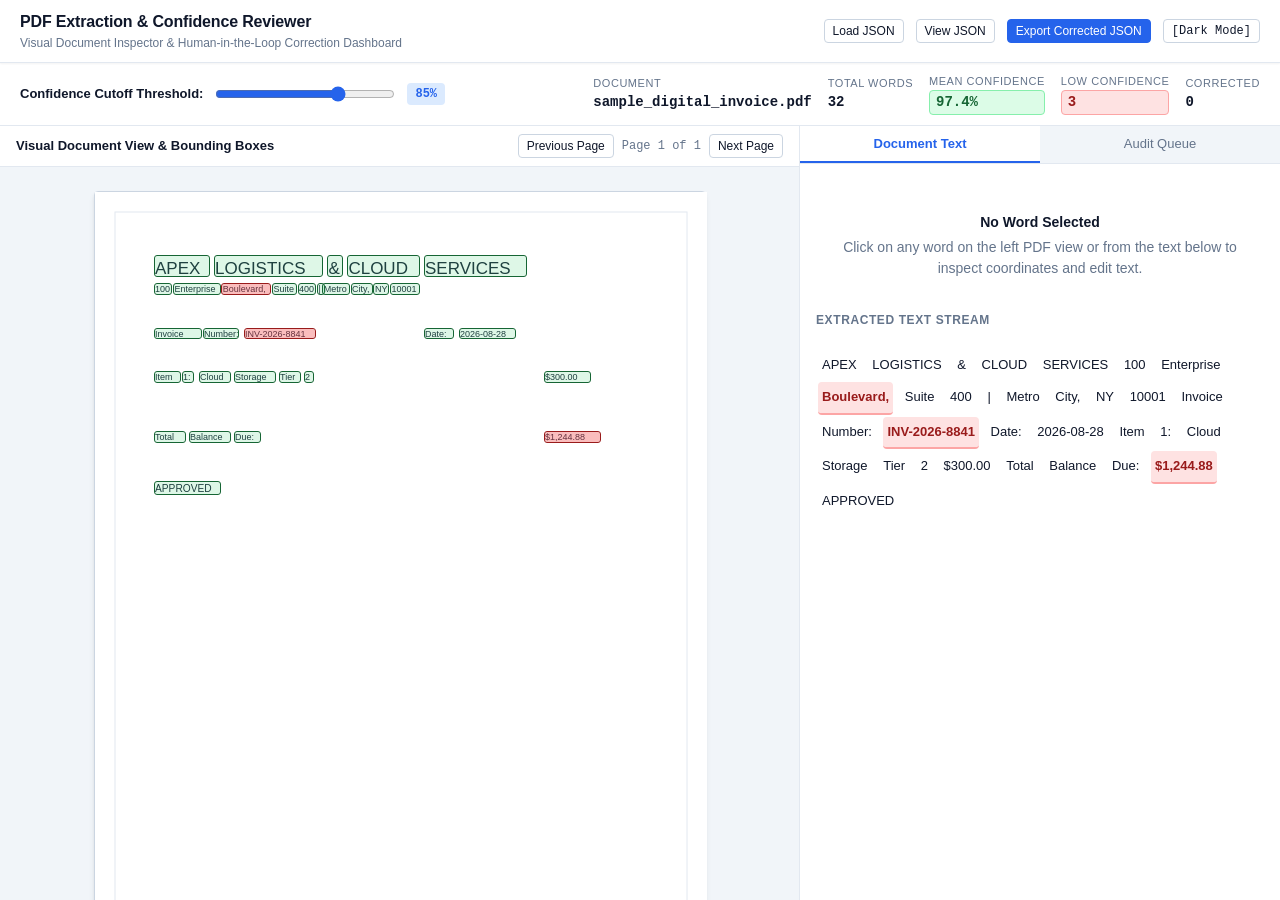
==== skills/pdf-extract-confidence/ui/index.html @ 0c841d59 "iniital commit" ====
<!DOCTYPE html>
<html lang="en">
<head>
  <meta charset="UTF-8">
  <meta name="viewport" content="width=device-width, initial-scale=1.0">
  <title>PDF Word-Level Confidence Visualizer & HITL Reviewer</title>
  <link rel="stylesheet" href="styles.css">
</head>
<body>

  <!-- Top Navigation Header -->
  <header class="app-header">
    <div class="header-brand">
      <h1 class="header-title">PDF Extraction & Confidence Reviewer</h1>
      <p class="header-subtitle">Visual Document Inspector & Human-in-the-Loop Correction Dashboard</p>
    </div>
    <div class="header-controls">
      <input type="file" id="fileInput" accept=".json" style="display: none;">
      <button class="btn btn-sm" onclick="document.getElementById('fileInput').click()">Load JSON</button>
      <button class="btn btn-sm" id="viewJsonBtn">View JSON</button>
      <button class="btn btn-sm btn-primary" id="exportJsonBtn">Export Corrected JSON</button>
      <button class="btn btn-sm theme-toggle-btn" id="themeToggleBtn">[Dark Mode]</button>
    </div>
  </header>

  <!-- Interactive Control Strip -->
  <section class="control-bar">
    <div class="slider-group">
      <label for="thresholdSlider" class="slider-label">Confidence Cutoff Threshold:</label>
      <input type="range" id="thresholdSlider" class="threshold-slider" min="0.50" max="1.00" step="0.01" value="0.85">
      <span class="threshold-badge" id="thresholdValBadge">85%</span>
    </div>

    <div class="metrics-strip">
      <div class="metric-item">
        <span class="metric-label">Document</span>
        <span class="metric-value" id="metricFilename">sample_digital_invoice.pdf</span>
      </div>
      <div class="metric-item">
        <span class="metric-label">Total Words</span>
        <span class="metric-value" id="metricTotalWords">32</span>
      </div>
      <div class="metric-item">
        <span class="metric-label">Mean Confidence</span>
        <span class="metric-value metric-badge-high" id="metricMeanConf">94.2%</span>
      </div>
      <div class="metric-item">
        <span class="metric-label">Low Confidence</span>
        <span class="metric-value metric-badge-low" id="metricLowConf">3</span>
      </div>
      <div class="metric-item">
        <span class="metric-label">Corrected</span>
        <span class="metric-value" id="metricCorrections">0</span>
      </div>
    </div>
  </section>

  <!-- Main Split Content Area -->
  <main class="main-container">

    <!-- Left Pane: Visual Document Viewer -->
    <section class="pane-visual">
      <div class="pane-header">
        <span class="pane-title">Visual Document View & Bounding Boxes</span>
        <div class="page-navigation">
          <button class="btn btn-sm" id="prevPageBtn">Previous Page</button>
          <span class="page-indicator" id="pageIndicator">Page 1 of 1</span>
          <button class="btn btn-sm" id="nextPageBtn">Next Page</button>
        </div>
      </div>
      <div class="visual-viewport" id="visualViewport">
        <div class="document-page-wrapper" id="docWrapper">
          <canvas id="pageCanvas" class="document-page-canvas"></canvas>
          <div class="overlay-layer" id="overlayLayer"></div>
        </div>
      </div>
    </section>

    <!-- Right Pane: Text Inspector & Audit Queue -->
    <section class="pane-inspector">
      <nav class="tab-nav">
        <button class="tab-btn active" data-tab="tabText">Document Text</button>
        <button class="tab-btn" data-tab="tabAudit">Audit Queue</button>
      </nav>

      <!-- Tab 1: Text View & Word Inspector -->
      <div class="tab-content active" id="tabText">
        
        <!-- HITL Word Inspector Card -->
        <div class="inspector-card" id="inspectorCard" style="display: none;">
          <div class="inspector-card-title">Word Inspection & Correction</div>
          <div class="inspector-row">
            <span class="inspector-key">Current Token:</span>
            <span class="inspector-val" id="inspWord">-</span>
          </div>
          <div class="inspector-row">
            <span class="inspector-key">Confidence Score:</span>
            <span class="inspector-val" id="inspConf">-</span>
          </div>
          <div class="inspector-row">
            <span class="inspector-key">Extraction Source:</span>
            <span class="inspector-val" id="inspSource">-</span>
          </div>
          <div class="inspector-row">
            <span class="inspector-key">Page & Bounding Box:</span>
            <span class="inspector-val" id="inspBBox">-</span>
          </div>
          <div class="edit-input-group">
            <input type="text" class="edit-input" id="inspEditInput" placeholder="Enter manual correction...">
            <button class="btn btn-sm btn-primary" id="applyCorrectionBtn">Apply</button>
            <button class="btn btn-sm" id="approveAsIsBtn">Approve</button>
          </div>
        </div>

        <div class="empty-state" id="inspectorEmpty">
          <p class="empty-state-title">No Word Selected</p>
          <p>Click on any word on the left PDF view or from the text below to inspect coordinates and edit text.</p>
        </div>

        <div class="text-stream-container">
          <div class="inspector-card-title">Extracted Text Stream</div>
          <div class="word-token-flow" id="textStreamFlow"></div>
        </div>
      </div>

      <!-- Tab 2: Audit Review Queue -->
      <div class="tab-content" id="tabAudit">
        <div class="inspector-card-title">Low Confidence Review Items</div>
        <p style="font-size: 12px; color: var(--text-muted); margin-bottom: 12px;">
          Words currently scoring below the selected threshold cutoff. Click any row to inspect and correct on the PDF page.
        </p>

        <div class="empty-state" id="auditEmptyState" style="display: none;">
          <p class="empty-state-title">No Low Confidence Words</p>
          <p>All extracted tokens on this document meet or exceed the selected threshold.</p>
        </div>

        <table class="audit-table">
          <thead>
            <tr>
              <th>Word</th>
              <th>Confidence</th>
              <th>Page</th>
              <th>Action</th>
            </tr>
          </thead>
          <tbody id="auditTableBody"></tbody>
        </table>
      </div>
    </section>
  </main>

  <!-- View JSON Modal -->
  <div class="modal-backdrop" id="jsonModal">
    <div class="modal-container">
      <div class="modal-header">
        <span class="pane-title">Structured Output JSON</span>
        <button class="btn btn-sm" id="closeModalBtn">Close</button>
      </div>
      <div class="modal-body">
        <pre class="modal-code" id="modalJsonCode"></pre>
      </div>
      <div class="modal-footer">
        <button class="btn btn-sm btn-primary" id="copyJsonBtn">Copy JSON</button>
      </div>
    </div>
  </div>

  <script src="app.js"></script>
</body>
</html>
---- skills/pdf-extract-confidence/ui/styles.css ----
/* PDF Confidence Extractor - Interactive Dashboard Stylesheet */

:root {
  --bg-app: #f8fafc;
  --bg-surface: #ffffff;
  --bg-surface-elevated: #f1f5f9;
  --bg-surface-hover: #e2e8f0;
  --text-main: #0f172a;
  --text-muted: #64748b;
  --text-subtle: #94a3b8;
  --border-subtle: #e2e8f0;
  --border-strong: #cbd5e1;
  --accent-primary: #2563eb;
  --accent-hover: #1d4ed8;
  --accent-light: #dbeafe;
  --status-high-bg: #dcfce7;
  --status-high-text: #166534;
  --status-high-border: #86efac;
  --status-low-bg: #fee2e2;
  --status-low-text: #991b1b;
  --status-low-border: #fca5a5;
  --status-mid-bg: #fef3c7;
  --status-mid-text: #92400e;
  --status-mid-border: #fcd34d;
  --highlight-box-low: rgba(239, 68, 68, 0.35);
  --highlight-box-high: rgba(34, 197, 94, 0.15);
  --highlight-box-selected: rgba(37, 99, 235, 0.5);
  --font-family: -apple-system, BlinkMacSystemFont, "Segoe UI", Roboto, Helvetica, Arial, sans-serif;
  --font-mono: ui-monospace, SFMono-Regular, Menlo, Monaco, Consolas, "Liberation Mono", "Courier New", monospace;
  --radius-sm: 4px;
  --radius-md: 6px;
  --radius-lg: 8px;
  --shadow-sm: 0 1px 2px 0 rgba(0, 0, 0, 0.05);
  --shadow-md: 0 4px 6px -1px rgba(0, 0, 0, 0.1), 0 2px 4px -1px rgba(0, 0, 0, 0.06);
}

[data-theme="dark"] {
  --bg-app: #0f172a;
  --bg-surface: #1e293b;
  --bg-surface-elevated: #334155;
  --bg-surface-hover: #475569;
  --text-main: #f8fafc;
  --text-muted: #94a3b8;
  --text-subtle: #64748b;
  --border-subtle: #334155;
  --border-strong: #475569;
  --accent-primary: #3b82f6;
  --accent-hover: #60a5fa;
  --accent-light: #1e3a8a;
  --status-high-bg: #064e3b;
  --status-high-text: #6ee7b7;
  --status-high-border: #047857;
  --status-low-bg: #7f1d1d;
  --status-low-text: #fca5a5;
  --status-low-border: #b91c1c;
  --status-mid-bg: #78350f;
  --status-mid-text: #fde68a;
  --status-mid-border: #b45309;
  --highlight-box-low: rgba(239, 68, 68, 0.45);
  --highlight-box-high: rgba(34, 197, 94, 0.2);
  --highlight-box-selected: rgba(59, 130, 246, 0.6);
  --shadow-sm: 0 1px 2px 0 rgba(0, 0, 0, 0.3);
  --shadow-md: 0 4px 6px -1px rgba(0, 0, 0, 0.4);
}

* {
  box-sizing: border-box;
  margin: 0;
  padding: 0;
}

body {
  font-family: var(--font-family);
  background-color: var(--bg-app);
  color: var(--text-main);
  line-height: 1.5;
  font-size: 14px;
  height: 100vh;
  display: flex;
  flex-direction: column;
  overflow: hidden;
}

/* Header */
.app-header {
  background-color: var(--bg-surface);
  border-bottom: 1px solid var(--border-subtle);
  padding: 10px 20px;
  display: flex;
  align-items: center;
  justify-content: space-between;
  box-shadow: var(--shadow-sm);
  z-index: 10;
}

.header-brand {
  display: flex;
  flex-direction: column;
}

.header-title {
  font-size: 16px;
  font-weight: 700;
  letter-spacing: -0.01em;
}

.header-subtitle {
  font-size: 12px;
  color: var(--text-muted);
}

.header-controls {
  display: flex;
  align-items: center;
  gap: 12px;
}

/* Buttons and Form Controls */
.btn {
  display: inline-flex;
  align-items: center;
  justify-content: center;
  padding: 6px 12px;
  font-size: 13px;
  font-weight: 500;
  border-radius: var(--radius-sm);
  border: 1px solid var(--border-strong);
  background-color: var(--bg-surface);
  color: var(--text-main);
  cursor: pointer;
  transition: background-color 0.15s ease, border-color 0.15s ease;
}

.btn:hover {
  background-color: var(--bg-surface-hover);
}

.btn-primary {
  background-color: var(--accent-primary);
  border-color: var(--accent-primary);
  color: #ffffff;
}

.btn-primary:hover {
  background-color: var(--accent-hover);
  border-color: var(--accent-hover);
}

.btn-sm {
  padding: 4px 8px;
  font-size: 12px;
}

.theme-toggle-btn {
  font-family: var(--font-mono);
  font-size: 12px;
}

/* Control Bar (Threshold Slider & Metrics) */
.control-bar {
  background-color: var(--bg-surface);
  border-bottom: 1px solid var(--border-subtle);
  padding: 10px 20px;
  display: flex;
  align-items: center;
  justify-content: space-between;
  flex-wrap: wrap;
  gap: 16px;
}

.slider-group {
  display: flex;
  align-items: center;
  gap: 12px;
}

.slider-label {
  font-weight: 600;
  font-size: 13px;
  color: var(--text-main);
}

.threshold-slider {
  width: 180px;
  accent-color: var(--accent-primary);
  cursor: pointer;
}

.threshold-badge {
  display: inline-block;
  padding: 2px 8px;
  background-color: var(--accent-light);
  color: var(--accent-primary);
  font-family: var(--font-mono);
  font-weight: 700;
  font-size: 12px;
  border-radius: var(--radius-sm);
}

.metrics-strip {
  display: flex;
  align-items: center;
  gap: 16px;
}

.metric-item {
  display: flex;
  flex-direction: column;
}

.metric-label {
  font-size: 11px;
  text-transform: uppercase;
  letter-spacing: 0.05em;
  color: var(--text-muted);
}

.metric-value {
  font-size: 14px;
  font-weight: 700;
  font-family: var(--font-mono);
}

.metric-badge-low {
  color: var(--status-low-text);
  background-color: var(--status-low-bg);
  padding: 1px 6px;
  border-radius: var(--radius-sm);
  border: 1px solid var(--status-low-border);
}

.metric-badge-high {
  color: var(--status-high-text);
  background-color: var(--status-high-bg);
  padding: 1px 6px;
  border-radius: var(--radius-sm);
  border: 1px solid var(--status-high-border);
}

/* Main Split View */
.main-container {
  display: flex;
  flex: 1;
  overflow: hidden;
  position: relative;
}

/* Left Pane: PDF / Document Visual View */
.pane-visual {
  flex: 1;
  background-color: var(--bg-surface-elevated);
  border-right: 1px solid var(--border-subtle);
  display: flex;
  flex-direction: column;
  overflow: hidden;
}

.pane-header {
  background-color: var(--bg-surface);
  border-bottom: 1px solid var(--border-subtle);
  padding: 8px 16px;
  display: flex;
  align-items: center;
  justify-content: space-between;
}

.pane-title {
  font-weight: 600;
  font-size: 13px;
}

.page-navigation {
  display: flex;
  align-items: center;
  gap: 8px;
}

.page-indicator {
  font-size: 12px;
  font-family: var(--font-mono);
  color: var(--text-muted);
}

.visual-viewport {
  flex: 1;
  overflow: auto;
  padding: 24px;
  display: flex;
  justify-content: center;
  align-items: flex-start;
}

.document-page-wrapper {
  position: relative;
  background-color: #ffffff;
  box-shadow: var(--shadow-md);
  border: 1px solid var(--border-strong);
  border-radius: var(--radius-sm);
  user-select: none;
}

.document-page-canvas {
  display: block;
}

.overlay-layer {
  position: absolute;
  top: 0;
  left: 0;
  width: 100%;
  height: 100%;
  pointer-events: none;
}

.word-bbox-highlight {
  position: absolute;
  pointer-events: auto;
  cursor: pointer;
  transition: outline 0.1s ease, background-color 0.1s ease;
  border-radius: 2px;
}

.word-bbox-highlight.low-confidence {
  background-color: var(--highlight-box-low);
  outline: 1.5px solid var(--status-low-text);
}

.word-bbox-highlight.high-confidence {
  background-color: var(--highlight-box-high);
  outline: 1px solid var(--status-high-text);
}

.word-bbox-highlight.selected {
  background-color: var(--highlight-box-selected) !important;
  outline: 2px solid var(--accent-primary) !important;
  z-index: 5;
}

/* Right Pane: Text View, Inspector, and Audit Queue */
.pane-inspector {
  width: 480px;
  min-width: 360px;
  max-width: 600px;
  background-color: var(--bg-surface);
  display: flex;
  flex-direction: column;
  overflow: hidden;
}

.tab-nav {
  display: flex;
  border-bottom: 1px solid var(--border-subtle);
  background-color: var(--bg-surface-elevated);
}

.tab-btn {
  flex: 1;
  padding: 10px 12px;
  font-size: 13px;
  font-weight: 500;
  text-align: center;
  background: none;
  border: none;
  border-bottom: 2px solid transparent;
  color: var(--text-muted);
  cursor: pointer;
  transition: color 0.15s ease, border-color 0.15s ease;
}

.tab-btn:hover {
  color: var(--text-main);
}

.tab-btn.active {
  color: var(--accent-primary);
  border-bottom-color: var(--accent-primary);
  background-color: var(--bg-surface);
  font-weight: 600;
}

.tab-content {
  flex: 1;
  overflow: auto;
  padding: 16px;
  display: none;
}

.tab-content.active {
  display: block;
}

/* Text Stream Viewer */
.text-stream-container {
  display: flex;
  flex-direction: column;
  gap: 12px;
}

.word-token-flow {
  line-height: 2.2;
  font-size: 13px;
  word-break: break-word;
}

.token-span {
  display: inline-block;
  padding: 1px 4px;
  margin: 1px 2px;
  border-radius: var(--radius-sm);
  cursor: pointer;
  transition: background-color 0.15s ease, outline 0.15s ease;
  font-family: var(--font-family);
}

.token-span:hover {
  outline: 1px solid var(--border-strong);
}

.token-span.token-low-conf {
  background-color: var(--status-low-bg);
  color: var(--status-low-text);
  font-weight: 600;
  border-bottom: 2px solid var(--status-low-border);
}

.token-span.token-selected {
  background-color: var(--accent-light) !important;
  color: var(--accent-primary) !important;
  outline: 2px solid var(--accent-primary) !important;
}

/* Inspector / HITL Editor Card */
.inspector-card {
  background-color: var(--bg-surface-elevated);
  border: 1px solid var(--border-strong);
  border-radius: var(--radius-md);
  padding: 14px;
  margin-bottom: 16px;
}

.inspector-card-title {
  font-size: 12px;
  text-transform: uppercase;
  letter-spacing: 0.05em;
  font-weight: 700;
  color: var(--text-muted);
  margin-bottom: 8px;
}

.inspector-row {
  display: flex;
  justify-content: space-between;
  margin-bottom: 6px;
  font-size: 13px;
}

.inspector-key {
  color: var(--text-muted);
}

.inspector-val {
  font-family: var(--font-mono);
  font-weight: 600;
}

.edit-input-group {
  margin-top: 10px;
  display: flex;
  gap: 8px;
}

.edit-input {
  flex: 1;
  padding: 6px 10px;
  font-size: 13px;
  border-radius: var(--radius-sm);
  border: 1px solid var(--border-strong);
  background-color: var(--bg-surface);
  color: var(--text-main);
  font-family: var(--font-mono);
}

.edit-input:focus {
  outline: 2px solid var(--accent-primary);
}

/* Audit Queue Table */
.audit-table {
  width: 100%;
  border-collapse: collapse;
  font-size: 13px;
}

.audit-table th {
  text-align: left;
  padding: 8px;
  border-bottom: 2px solid var(--border-strong);
  color: var(--text-muted);
  font-size: 11px;
  text-transform: uppercase;
}

.audit-table td {
  padding: 8px;
  border-bottom: 1px solid var(--border-subtle);
  vertical-align: middle;
}

.audit-row {
  cursor: pointer;
}

.audit-row:hover {
  background-color: var(--bg-surface-hover);
}

.audit-row.selected {
  background-color: var(--accent-light);
}

.audit-word {
  font-family: var(--font-mono);
  font-weight: 600;
}

.audit-conf {
  font-family: var(--font-mono);
  font-size: 12px;
}

/* Empty States */
.empty-state {
  text-align: center;
  padding: 32px 16px;
  color: var(--text-muted);
}

.empty-state-title {
  font-weight: 600;
  font-size: 14px;
  color: var(--text-main);
  margin-bottom: 4px;
}

/* JSON Modal / Drawer */
.modal-backdrop {
  position: fixed;
  top: 0;
  left: 0;
  width: 100vw;
  height: 100vh;
  background-color: rgba(0, 0, 0, 0.5);
  display: flex;
  align-items: center;
  justify-content: center;
  z-index: 100;
  opacity: 0;
  pointer-events: none;
  transition: opacity 0.2s ease;
}

.modal-backdrop.open {
  opacity: 1;
  pointer-events: auto;
}

.modal-container {
  background-color: var(--bg-surface);
  width: 700px;
  max-width: 90vw;
  max-height: 85vh;
  border-radius: var(--radius-lg);
  box-shadow: var(--shadow-md);
  display: flex;
  flex-direction: column;
  overflow: hidden;
  border: 1px solid var(--border-strong);
}

.modal-header {
  padding: 12px 20px;
  border-bottom: 1px solid var(--border-subtle);
  display: flex;
  justify-content: space-between;
  align-items: center;
}

.modal-body {
  padding: 16px;
  flex: 1;
  overflow: auto;
}

.modal-code {
  font-family: var(--font-mono);
  font-size: 12px;
  line-height: 1.4;
  white-space: pre-wrap;
  color: var(--text-main);
  background-color: var(--bg-surface-elevated);
  padding: 12px;
  border-radius: var(--radius-sm);
  border: 1px solid var(--border-subtle);
}

.modal-footer {
  padding: 10px 20px;
  border-top: 1px solid var(--border-subtle);
  display: flex;
  justify-content: flex-end;
  gap: 8px;
}
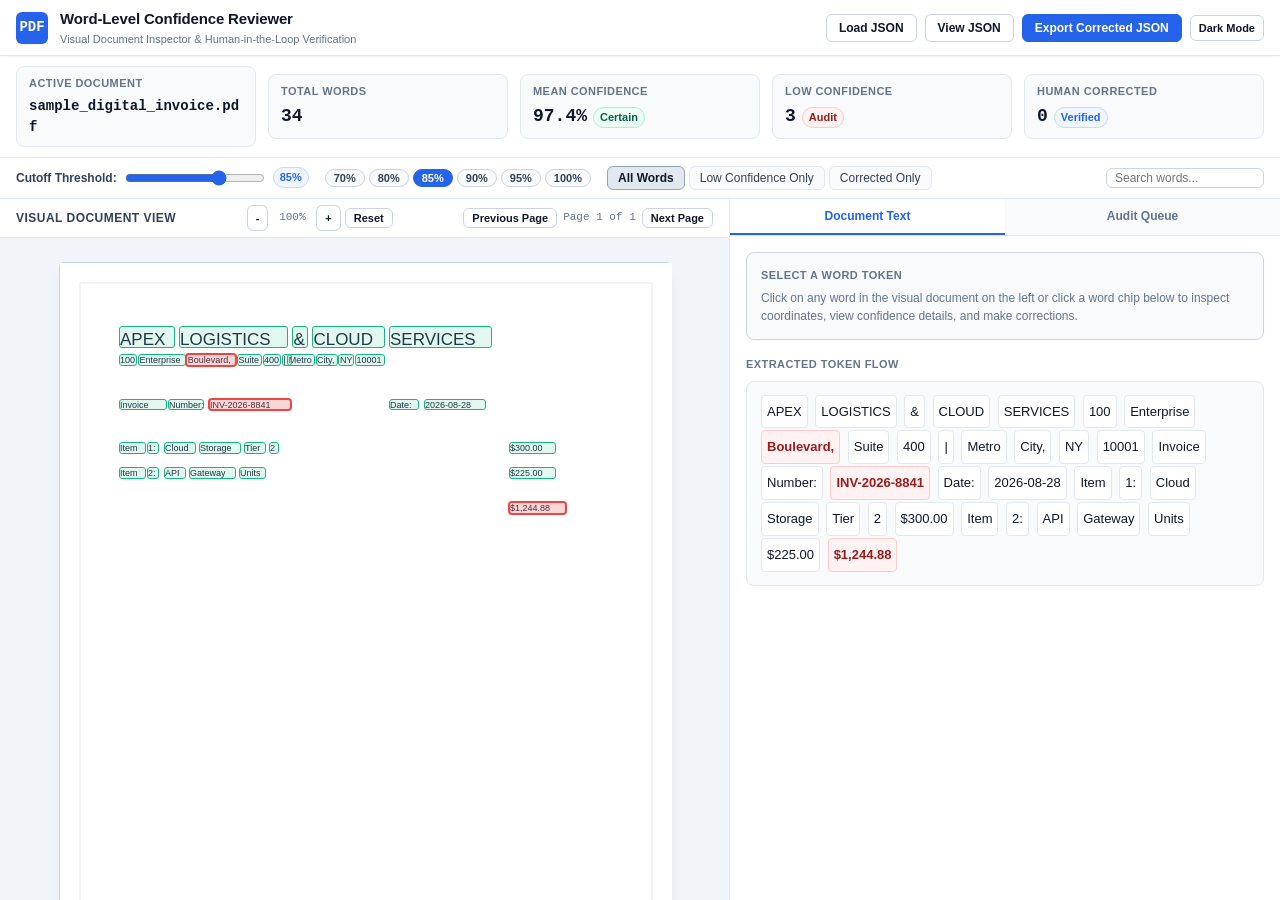
==== commit 294ef54d: "fix: UI dashboard" ====
--- a/skills/pdf-extract-confidence/ui/index.html
+++ b/skills/pdf-extract-confidence/ui/index.html
@@ -8,160 +8,240 @@
 </head>
 <body>
 
-  <!-- Top Navigation Header -->
+  <!-- Top App Header -->
   <header class="app-header">
-    <div class="header-brand">
-      <h1 class="header-title">PDF Extraction & Confidence Reviewer</h1>
-      <p class="header-subtitle">Visual Document Inspector & Human-in-the-Loop Correction Dashboard</p>
-    </div>
-    <div class="header-controls">
+    <div class="brand-section">
+      <div class="brand-logo-badge">PDF</div>
+      <div class="brand-info">
+        <h1 class="brand-title">Word-Level Confidence Reviewer</h1>
+        <span class="brand-subtitle">Visual Document Inspector & Human-in-the-Loop Verification</span>
+      </div>
+    </div>
+
+    <div class="header-actions">
       <input type="file" id="fileInput" accept=".json" style="display: none;">
-      <button class="btn btn-sm" onclick="document.getElementById('fileInput').click()">Load JSON</button>
-      <button class="btn btn-sm" id="viewJsonBtn">View JSON</button>
-      <button class="btn btn-sm btn-primary" id="exportJsonBtn">Export Corrected JSON</button>
-      <button class="btn btn-sm theme-toggle-btn" id="themeToggleBtn">[Dark Mode]</button>
+      <button class="btn" onclick="document.getElementById('fileInput').click()">
+        Load JSON
+      </button>
+      <button class="btn" id="viewJsonBtn">
+        View JSON
+      </button>
+      <button class="btn btn-primary" id="exportJsonBtn">
+        Export Corrected JSON
+      </button>
+      <button class="btn btn-icon" id="themeToggleBtn" title="Toggle Light / Dark Mode">
+        <span id="themeStatusLabel" style="font-size: 11px; font-weight: 700;">Dark Mode</span>
+      </button>
     </div>
   </header>
 
-  <!-- Interactive Control Strip -->
-  <section class="control-bar">
-    <div class="slider-group">
-      <label for="thresholdSlider" class="slider-label">Confidence Cutoff Threshold:</label>
-      <input type="range" id="thresholdSlider" class="threshold-slider" min="0.50" max="1.00" step="0.01" value="0.85">
-      <span class="threshold-badge" id="thresholdValBadge">85%</span>
-    </div>
-
-    <div class="metrics-strip">
-      <div class="metric-item">
-        <span class="metric-label">Document</span>
-        <span class="metric-value" id="metricFilename">sample_digital_invoice.pdf</span>
-      </div>
-      <div class="metric-item">
-        <span class="metric-label">Total Words</span>
-        <span class="metric-value" id="metricTotalWords">32</span>
-      </div>
-      <div class="metric-item">
-        <span class="metric-label">Mean Confidence</span>
-        <span class="metric-value metric-badge-high" id="metricMeanConf">94.2%</span>
-      </div>
-      <div class="metric-item">
-        <span class="metric-label">Low Confidence</span>
-        <span class="metric-value metric-badge-low" id="metricLowConf">3</span>
-      </div>
-      <div class="metric-item">
-        <span class="metric-label">Corrected</span>
-        <span class="metric-value" id="metricCorrections">0</span>
+  <!-- KPI Metrics Strip -->
+  <section class="kpi-strip">
+    <div class="kpi-card">
+      <div class="kpi-header">
+        <span class="kpi-title">Active Document</span>
+      </div>
+      <div class="kpi-value-row">
+        <span class="kpi-value" id="kpiFilename" style="font-size: 14px; word-break: break-all;">sample_digital_invoice.pdf</span>
+      </div>
+    </div>
+
+    <div class="kpi-card">
+      <div class="kpi-header">
+        <span class="kpi-title">Total Words</span>
+      </div>
+      <div class="kpi-value-row">
+        <span class="kpi-value" id="kpiTotalWords">34</span>
+      </div>
+    </div>
+
+    <div class="kpi-card">
+      <div class="kpi-header">
+        <span class="kpi-title">Mean Confidence</span>
+      </div>
+      <div class="kpi-value-row">
+        <span class="kpi-value" id="kpiMeanConf">94.1%</span>
+        <span class="kpi-badge high">Certain</span>
+      </div>
+    </div>
+
+    <div class="kpi-card">
+      <div class="kpi-header">
+        <span class="kpi-title">Low Confidence</span>
+      </div>
+      <div class="kpi-value-row">
+        <span class="kpi-value" id="kpiLowConf">3</span>
+        <span class="kpi-badge low">Audit</span>
+      </div>
+    </div>
+
+    <div class="kpi-card">
+      <div class="kpi-header">
+        <span class="kpi-title">Human Corrected</span>
+      </div>
+      <div class="kpi-value-row">
+        <span class="kpi-value" id="kpiCorrections">0</span>
+        <span class="kpi-badge info">Verified</span>
       </div>
     </div>
   </section>
 
-  <!-- Main Split Content Area -->
-  <main class="main-container">
-
-    <!-- Left Pane: Visual Document Viewer -->
-    <section class="pane-visual">
-      <div class="pane-header">
-        <span class="pane-title">Visual Document View & Bounding Boxes</span>
-        <div class="page-navigation">
+  <!-- Interactive Toolbar & Filter Controls -->
+  <section class="toolbar-section">
+    <div class="filter-controls">
+      <div class="slider-container">
+        <span class="slider-title">Cutoff Threshold:</span>
+        <input type="range" id="thresholdSlider" class="range-input" min="0.50" max="1.00" step="0.01" value="0.85">
+        <span class="kpi-badge info" id="thresholdBadge">85%</span>
+      </div>
+
+      <div class="chip-presets">
+        <button class="preset-chip" data-val="0.70">70%</button>
+        <button class="preset-chip" data-val="0.80">80%</button>
+        <button class="preset-chip active" data-val="0.85">85%</button>
+        <button class="preset-chip" data-val="0.90">90%</button>
+        <button class="preset-chip" data-val="0.95">95%</button>
+        <button class="preset-chip" data-val="1.00">100%</button>
+      </div>
+
+      <div class="view-filters">
+        <button class="filter-btn active" data-filter="all">All Words</button>
+        <button class="filter-btn" data-filter="low">Low Confidence Only</button>
+        <button class="filter-btn" data-filter="corrected">Corrected Only</button>
+      </div>
+    </div>
+
+    <div class="search-box">
+      <input type="text" id="searchWordsInput" class="search-input" placeholder="Search words...">
+    </div>
+  </section>
+
+  <!-- Main Split Layout -->
+  <main class="workspace-layout">
+
+    <!-- Left Column: Visual Document Page -->
+    <section class="visual-pane">
+      <div class="pane-topbar">
+        <span class="pane-heading">Visual Document View</span>
+        <div class="zoom-controls">
+          <button class="btn btn-sm btn-icon" id="zoomOutBtn" title="Zoom Out">-</button>
+          <span class="zoom-label" id="zoomLabel">100%</span>
+          <button class="btn btn-sm btn-icon" id="zoomInBtn" title="Zoom In">+</button>
+          <button class="btn btn-sm" id="zoomResetBtn">Reset</button>
+        </div>
+        <div class="page-stepper">
           <button class="btn btn-sm" id="prevPageBtn">Previous Page</button>
-          <span class="page-indicator" id="pageIndicator">Page 1 of 1</span>
+          <span id="pageIndicator" style="font-family: var(--font-mono); font-size: 11px; color: var(--text-muted);">Page 1 of 1</span>
           <button class="btn btn-sm" id="nextPageBtn">Next Page</button>
         </div>
       </div>
-      <div class="visual-viewport" id="visualViewport">
-        <div class="document-page-wrapper" id="docWrapper">
-          <canvas id="pageCanvas" class="document-page-canvas"></canvas>
-          <div class="overlay-layer" id="overlayLayer"></div>
+
+      <div class="canvas-viewport" id="canvasViewport">
+        <div class="pdf-sheet-wrapper" id="sheetWrapper">
+          <canvas id="pdfCanvas" class="pdf-canvas"></canvas>
+          <div class="word-overlay-container" id="overlayContainer"></div>
         </div>
       </div>
     </section>
 
-    <!-- Right Pane: Text Inspector & Audit Queue -->
-    <section class="pane-inspector">
-      <nav class="tab-nav">
-        <button class="tab-btn active" data-tab="tabText">Document Text</button>
-        <button class="tab-btn" data-tab="tabAudit">Audit Queue</button>
+    <!-- Right Column: Inspector & Audit Hub -->
+    <section class="side-pane">
+      <nav class="tab-bar">
+        <button class="tab-item active" data-tab="tabDocumentText">Document Text</button>
+        <button class="tab-item" data-tab="tabAuditQueue">Audit Queue</button>
       </nav>
 
-      <!-- Tab 1: Text View & Word Inspector -->
-      <div class="tab-content active" id="tabText">
+      <!-- Tab 1: Text View and Inspector -->
+      <div class="tab-pane-content active" id="tabDocumentText">
         
-        <!-- HITL Word Inspector Card -->
-        <div class="inspector-card" id="inspectorCard" style="display: none;">
-          <div class="inspector-card-title">Word Inspection & Correction</div>
-          <div class="inspector-row">
-            <span class="inspector-key">Current Token:</span>
-            <span class="inspector-val" id="inspWord">-</span>
-          </div>
-          <div class="inspector-row">
-            <span class="inspector-key">Confidence Score:</span>
-            <span class="inspector-val" id="inspConf">-</span>
-          </div>
-          <div class="inspector-row">
-            <span class="inspector-key">Extraction Source:</span>
-            <span class="inspector-val" id="inspSource">-</span>
-          </div>
-          <div class="inspector-row">
-            <span class="inspector-key">Page & Bounding Box:</span>
-            <span class="inspector-val" id="inspBBox">-</span>
-          </div>
-          <div class="edit-input-group">
-            <input type="text" class="edit-input" id="inspEditInput" placeholder="Enter manual correction...">
-            <button class="btn btn-sm btn-primary" id="applyCorrectionBtn">Apply</button>
-            <button class="btn btn-sm" id="approveAsIsBtn">Approve</button>
-          </div>
-        </div>
-
-        <div class="empty-state" id="inspectorEmpty">
-          <p class="empty-state-title">No Word Selected</p>
-          <p>Click on any word on the left PDF view or from the text below to inspect coordinates and edit text.</p>
-        </div>
-
-        <div class="text-stream-container">
-          <div class="inspector-card-title">Extracted Text Stream</div>
-          <div class="word-token-flow" id="textStreamFlow"></div>
-        </div>
+        <!-- Inspector Card -->
+        <div class="inspector-card-box" id="inspectorCard" style="display: none;">
+          <div class="inspector-header-row">
+            <span class="inspector-badge-title">Word Inspector & Correction</span>
+          </div>
+
+          <div class="word-focus-display">
+            <span class="word-focus-text" id="inspWordText">-</span>
+            <span class="kpi-badge info" id="inspConfScore">100.0%</span>
+          </div>
+
+          <div class="confidence-meter">
+            <div class="meter-track">
+              <div class="meter-fill" id="inspMeterFill" style="width: 100%; background-color: var(--status-high-bar);"></div>
+            </div>
+          </div>
+
+          <div class="meta-grid">
+            <div class="meta-item">
+              <span class="meta-key">Source</span>
+              <span class="meta-val" id="inspSource">digital</span>
+            </div>
+            <div class="meta-item">
+              <span class="meta-key">Page</span>
+              <span class="meta-val" id="inspPage">Page 1</span>
+            </div>
+            <div class="meta-item" style="grid-column: span 2;">
+              <span class="meta-key">Bounding Box Coordinates</span>
+              <span class="meta-val" id="inspBbox">[0, 0, 0, 0]</span>
+            </div>
+          </div>
+
+          <div class="hitl-edit-row">
+            <input type="text" id="inspEditInput" class="hitl-input" placeholder="Type manual correction...">
+            <button class="btn btn-primary btn-sm" id="applyCorrectionBtn">Apply</button>
+            <button class="btn btn-sm" id="approveBtn">Approve</button>
+          </div>
+
+          <div class="nav-buttons-row">
+            <button class="btn btn-sm" id="prevIssueBtn">&lt; Prev Issue</button>
+            <button class="btn btn-sm" id="nextIssueBtn">Next Issue &gt;</button>
+          </div>
+        </div>
+
+        <div class="inspector-card-box" id="inspectorEmpty">
+          <div class="inspector-badge-title" style="margin-bottom: 6px;">Select a Word Token</div>
+          <p style="font-size: 12px; color: var(--text-muted);">
+            Click on any word in the visual document on the left or click a word chip below to inspect coordinates, view confidence details, and make corrections.
+          </p>
+        </div>
+
+        <div style="font-weight: 700; font-size: 11px; text-transform: uppercase; letter-spacing: 0.04em; color: var(--text-muted); margin-bottom: 8px;">
+          Extracted Token Flow
+        </div>
+        <div class="token-flow-container" id="tokenFlowContainer"></div>
       </div>
 
       <!-- Tab 2: Audit Review Queue -->
-      <div class="tab-content" id="tabAudit">
-        <div class="inspector-card-title">Low Confidence Review Items</div>
+      <div class="tab-pane-content" id="tabAuditQueue">
+        <div style="font-weight: 700; font-size: 11px; text-transform: uppercase; letter-spacing: 0.04em; color: var(--text-muted); margin-bottom: 6px;">
+          Low Confidence Review Items
+        </div>
         <p style="font-size: 12px; color: var(--text-muted); margin-bottom: 12px;">
-          Words currently scoring below the selected threshold cutoff. Click any row to inspect and correct on the PDF page.
+          Words currently scoring below the selected cutoff threshold. Click any item to inspect and verify on the PDF page.
         </p>
 
-        <div class="empty-state" id="auditEmptyState" style="display: none;">
-          <p class="empty-state-title">No Low Confidence Words</p>
-          <p>All extracted tokens on this document meet or exceed the selected threshold.</p>
-        </div>
-
-        <table class="audit-table">
-          <thead>
-            <tr>
-              <th>Word</th>
-              <th>Confidence</th>
-              <th>Page</th>
-              <th>Action</th>
-            </tr>
-          </thead>
-          <tbody id="auditTableBody"></tbody>
-        </table>
+        <div class="inspector-card-box" id="auditEmptyState" style="display: none;">
+          <div style="font-weight: 600; font-size: 13px; color: var(--text-main); margin-bottom: 4px;">No Low-Confidence Tokens</div>
+          <p style="font-size: 12px; color: var(--text-muted);">All extracted words in this document meet or exceed the selected threshold.</p>
+        </div>
+
+        <div class="audit-list" id="auditListContainer"></div>
       </div>
     </section>
   </main>
 
-  <!-- View JSON Modal -->
-  <div class="modal-backdrop" id="jsonModal">
-    <div class="modal-container">
-      <div class="modal-header">
-        <span class="pane-title">Structured Output JSON</span>
+  <!-- Structured JSON Modal -->
+  <div class="modal-overlay" id="jsonModal">
+    <div class="modal-dialog">
+      <div class="modal-header-bar">
+        <span style="font-weight: 700; font-size: 14px;">Structured JSON Output</span>
         <button class="btn btn-sm" id="closeModalBtn">Close</button>
       </div>
-      <div class="modal-body">
-        <pre class="modal-code" id="modalJsonCode"></pre>
-      </div>
-      <div class="modal-footer">
-        <button class="btn btn-sm btn-primary" id="copyJsonBtn">Copy JSON</button>
+      <div class="modal-content-area">
+        <pre class="code-viewer" id="jsonModalCode"></pre>
+      </div>
+      <div class="modal-footer-bar">
+        <button class="btn btn-primary btn-sm" id="copyJsonBtn">Copy JSON</button>
       </div>
     </div>
   </div>
--- a/skills/pdf-extract-confidence/ui/styles.css
+++ b/skills/pdf-extract-confidence/ui/styles.css
@@ -1,138 +1,411 @@
-/* PDF Confidence Extractor - Interactive Dashboard Stylesheet */
+/* PDF Word-Level Confidence Extraction - Modern UI Dashboard Stylesheet */
 
 :root {
-  --bg-app: #f8fafc;
+  /* Core Theme: Light Mode */
+  --bg-app: #f1f5f9;
+  --bg-header: #ffffff;
   --bg-surface: #ffffff;
-  --bg-surface-elevated: #f1f5f9;
-  --bg-surface-hover: #e2e8f0;
+  --bg-surface-elevated: #f8fafc;
+  --bg-surface-active: #e2e8f0;
+  --bg-surface-hover: #f1f5f9;
+  --bg-input: #ffffff;
+  
   --text-main: #0f172a;
+  --text-secondary: #334155;
   --text-muted: #64748b;
   --text-subtle: #94a3b8;
+  
   --border-subtle: #e2e8f0;
-  --border-strong: #cbd5e1;
+  --border-medium: #cbd5e1;
+  --border-strong: #94a3b8;
+  
   --accent-primary: #2563eb;
-  --accent-hover: #1d4ed8;
-  --accent-light: #dbeafe;
-  --status-high-bg: #dcfce7;
-  --status-high-text: #166534;
-  --status-high-border: #86efac;
-  --status-low-bg: #fee2e2;
+  --accent-primary-hover: #1d4ed8;
+  --accent-subtle: #eff6ff;
+  --accent-border: #bfdbfe;
+  --accent-glow: rgba(37, 99, 235, 0.15);
+  
+  --status-high-bg: #ecfdf5;
+  --status-high-text: #065f46;
+  --status-high-border: #a7f3d0;
+  --status-high-bar: #10b981;
+  
+  --status-mid-bg: #fffbeb;
+  --status-mid-text: #92400e;
+  --status-mid-border: #fde68a;
+  --status-mid-bar: #f59e0b;
+  
+  --status-low-bg: #fef2f2;
   --status-low-text: #991b1b;
-  --status-low-border: #fca5a5;
-  --status-mid-bg: #fef3c7;
-  --status-mid-text: #92400e;
-  --status-mid-border: #fcd34d;
-  --highlight-box-low: rgba(239, 68, 68, 0.35);
-  --highlight-box-high: rgba(34, 197, 94, 0.15);
-  --highlight-box-selected: rgba(37, 99, 235, 0.5);
-  --font-family: -apple-system, BlinkMacSystemFont, "Segoe UI", Roboto, Helvetica, Arial, sans-serif;
+  --status-low-border: #fecaca;
+  --status-low-bar: #ef4444;
+
+  --bbox-high-bg: rgba(16, 185, 129, 0.12);
+  --bbox-high-border: #10b981;
+  --bbox-low-bg: rgba(239, 68, 68, 0.22);
+  --bbox-low-border: #ef4444;
+  --bbox-selected-bg: rgba(37, 99, 235, 0.35);
+  --bbox-selected-border: #2563eb;
+  --bbox-corrected-bg: rgba(139, 92, 246, 0.2);
+  --bbox-corrected-border: #8b5cf6;
+
+  --shadow-xs: 0 1px 2px 0 rgba(0, 0, 0, 0.04);
+  --shadow-sm: 0 1px 3px 0 rgba(0, 0, 0, 0.08), 0 1px 2px -1px rgba(0, 0, 0, 0.08);
+  --shadow-md: 0 4px 6px -1px rgba(0, 0, 0, 0.08), 0 2px 4px -2px rgba(0, 0, 0, 0.06);
+  --shadow-lg: 0 10px 15px -3px rgba(0, 0, 0, 0.08), 0 4px 6px -4px rgba(0, 0, 0, 0.04);
+
+  --radius-xs: 4px;
+  --radius-sm: 6px;
+  --radius-md: 8px;
+  --radius-lg: 12px;
+  --radius-full: 9999px;
+
+  --font-sans: -apple-system, BlinkMacSystemFont, "Segoe UI", Roboto, Oxygen, Ubuntu, Cantarell, "Open Sans", "Helvetica Neue", sans-serif;
   --font-mono: ui-monospace, SFMono-Regular, Menlo, Monaco, Consolas, "Liberation Mono", "Courier New", monospace;
-  --radius-sm: 4px;
-  --radius-md: 6px;
-  --radius-lg: 8px;
-  --shadow-sm: 0 1px 2px 0 rgba(0, 0, 0, 0.05);
-  --shadow-md: 0 4px 6px -1px rgba(0, 0, 0, 0.1), 0 2px 4px -1px rgba(0, 0, 0, 0.06);
+  --transition-fast: 0.15s ease;
+  --transition-normal: 0.25s ease;
 }
 
 [data-theme="dark"] {
-  --bg-app: #0f172a;
-  --bg-surface: #1e293b;
-  --bg-surface-elevated: #334155;
-  --bg-surface-hover: #475569;
+  /* Core Theme: Dark Mode */
+  --bg-app: #090d16;
+  --bg-header: #0f172a;
+  --bg-surface: #131d33;
+  --bg-surface-elevated: #1e293b;
+  --bg-surface-active: #334155;
+  --bg-surface-hover: #1e293b;
+  --bg-input: #0f172a;
+  
   --text-main: #f8fafc;
+  --text-secondary: #cbd5e1;
   --text-muted: #94a3b8;
   --text-subtle: #64748b;
-  --border-subtle: #334155;
+  
+  --border-subtle: #1e293b;
+  --border-medium: #334155;
   --border-strong: #475569;
+  
   --accent-primary: #3b82f6;
-  --accent-hover: #60a5fa;
-  --accent-light: #1e3a8a;
+  --accent-primary-hover: #60a5fa;
+  --accent-subtle: #1e293b;
+  --accent-border: #2563eb;
+  --accent-glow: rgba(59, 130, 246, 0.25);
+  
   --status-high-bg: #064e3b;
   --status-high-text: #6ee7b7;
-  --status-high-border: #047857;
+  --status-high-border: #059669;
+  --status-high-bar: #10b981;
+  
+  --status-mid-bg: #78350f;
+  --status-mid-text: #fde68a;
+  --status-mid-border: #d97706;
+  --status-mid-bar: #f59e0b;
+  
   --status-low-bg: #7f1d1d;
   --status-low-text: #fca5a5;
-  --status-low-border: #b91c1c;
-  --status-mid-bg: #78350f;
-  --status-mid-text: #fde68a;
-  --status-mid-border: #b45309;
-  --highlight-box-low: rgba(239, 68, 68, 0.45);
-  --highlight-box-high: rgba(34, 197, 94, 0.2);
-  --highlight-box-selected: rgba(59, 130, 246, 0.6);
-  --shadow-sm: 0 1px 2px 0 rgba(0, 0, 0, 0.3);
-  --shadow-md: 0 4px 6px -1px rgba(0, 0, 0, 0.4);
-}
-
+  --status-low-border: #dc2626;
+  --status-low-bar: #ef4444;
+
+  --bbox-high-bg: rgba(16, 185, 129, 0.18);
+  --bbox-high-border: #34d399;
+  --bbox-low-bg: rgba(239, 68, 68, 0.35);
+  --bbox-low-border: #f87171;
+  --bbox-selected-bg: rgba(59, 130, 246, 0.5);
+  --bbox-selected-border: #60a5fa;
+  --bbox-corrected-bg: rgba(139, 92, 246, 0.35);
+  --bbox-corrected-border: #a78bfa;
+
+  --shadow-xs: 0 1px 2px 0 rgba(0, 0, 0, 0.3);
+  --shadow-sm: 0 1px 3px 0 rgba(0, 0, 0, 0.4), 0 1px 2px -1px rgba(0, 0, 0, 0.4);
+  --shadow-md: 0 4px 6px -1px rgba(0, 0, 0, 0.5), 0 2px 4px -2px rgba(0, 0, 0, 0.4);
+  --shadow-lg: 0 10px 15px -3px rgba(0, 0, 0, 0.6), 0 4px 6px -4px rgba(0, 0, 0, 0.5);
+}
+
+/* Reset & Base */
 * {
   box-sizing: border-box;
   margin: 0;
   padding: 0;
 }
 
+html, body {
+  height: 100%;
+  overflow: hidden;
+}
+
 body {
-  font-family: var(--font-family);
+  font-family: var(--font-sans);
   background-color: var(--bg-app);
   color: var(--text-main);
   line-height: 1.5;
-  font-size: 14px;
-  height: 100vh;
+  font-size: 13px;
   display: flex;
   flex-direction: column;
-  overflow: hidden;
+  -webkit-font-smoothing: antialiased;
 }
 
 /* Header */
 .app-header {
+  background-color: var(--bg-header);
+  border-bottom: 1px solid var(--border-subtle);
+  padding: 8px 16px;
+  display: flex;
+  align-items: center;
+  justify-content: space-between;
+  box-shadow: var(--shadow-xs);
+  z-index: 20;
+  flex-shrink: 0;
+}
+
+.brand-section {
+  display: flex;
+  align-items: center;
+  gap: 12px;
+}
+
+.brand-logo-badge {
+  width: 32px;
+  height: 32px;
+  border-radius: var(--radius-sm);
+  background-color: var(--accent-primary);
+  color: #ffffff;
+  display: flex;
+  align-items: center;
+  justify-content: center;
+  font-weight: 800;
+  font-size: 14px;
+  font-family: var(--font-mono);
+  box-shadow: var(--shadow-xs);
+}
+
+.brand-info {
+  display: flex;
+  flex-direction: column;
+}
+
+.brand-title {
+  font-size: 15px;
+  font-weight: 700;
+  letter-spacing: -0.01em;
+  color: var(--text-main);
+}
+
+.brand-subtitle {
+  font-size: 11px;
+  color: var(--text-muted);
+}
+
+.header-actions {
+  display: flex;
+  align-items: center;
+  gap: 8px;
+}
+
+/* KPI Cards Strip */
+.kpi-strip {
   background-color: var(--bg-surface);
   border-bottom: 1px solid var(--border-subtle);
-  padding: 10px 20px;
+  padding: 10px 16px;
+  display: flex;
+  align-items: center;
+  gap: 12px;
+  overflow-x: auto;
+  flex-shrink: 0;
+}
+
+.kpi-card {
+  flex: 1;
+  min-width: 140px;
+  background-color: var(--bg-surface-elevated);
+  border: 1px solid var(--border-subtle);
+  border-radius: var(--radius-md);
+  padding: 8px 12px;
+  display: flex;
+  flex-direction: column;
+  transition: border-color var(--transition-fast), box-shadow var(--transition-fast);
+}
+
+.kpi-card:hover {
+  border-color: var(--border-medium);
+}
+
+.kpi-header {
   display: flex;
   align-items: center;
   justify-content: space-between;
-  box-shadow: var(--shadow-sm);
-  z-index: 10;
-}
-
-.header-brand {
-  display: flex;
-  flex-direction: column;
-}
-
-.header-title {
-  font-size: 16px;
+  margin-bottom: 4px;
+}
+
+.kpi-title {
+  font-size: 11px;
+  font-weight: 600;
+  text-transform: uppercase;
+  letter-spacing: 0.04em;
+  color: var(--text-muted);
+}
+
+.kpi-value-row {
+  display: flex;
+  align-items: baseline;
+  gap: 6px;
+}
+
+.kpi-value {
+  font-size: 18px;
+  font-weight: 800;
+  font-family: var(--font-mono);
+  color: var(--text-main);
+}
+
+.kpi-badge {
+  font-size: 11px;
   font-weight: 700;
-  letter-spacing: -0.01em;
-}
-
-.header-subtitle {
+  padding: 1px 6px;
+  border-radius: var(--radius-full);
+}
+
+.kpi-badge.high {
+  background-color: var(--status-high-bg);
+  color: var(--status-high-text);
+  border: 1px solid var(--status-high-border);
+}
+
+.kpi-badge.low {
+  background-color: var(--status-low-bg);
+  color: var(--status-low-text);
+  border: 1px solid var(--status-low-border);
+}
+
+.kpi-badge.info {
+  background-color: var(--accent-subtle);
+  color: var(--accent-primary);
+  border: 1px solid var(--accent-border);
+}
+
+/* Control Toolbar */
+.toolbar-section {
+  background-color: var(--bg-surface);
+  border-bottom: 1px solid var(--border-subtle);
+  padding: 8px 16px;
+  display: flex;
+  align-items: center;
+  justify-content: space-between;
+  flex-wrap: wrap;
+  gap: 12px;
+  flex-shrink: 0;
+}
+
+.filter-controls {
+  display: flex;
+  align-items: center;
+  gap: 16px;
+  flex-wrap: wrap;
+}
+
+.slider-container {
+  display: flex;
+  align-items: center;
+  gap: 8px;
+}
+
+.slider-title {
   font-size: 12px;
-  color: var(--text-muted);
-}
-
-.header-controls {
-  display: flex;
-  align-items: center;
-  gap: 12px;
-}
-
-/* Buttons and Form Controls */
+  font-weight: 600;
+  color: var(--text-secondary);
+}
+
+.range-input {
+  width: 140px;
+  accent-color: var(--accent-primary);
+  cursor: pointer;
+}
+
+.chip-presets {
+  display: flex;
+  align-items: center;
+  gap: 4px;
+}
+
+.preset-chip {
+  padding: 2px 8px;
+  font-size: 11px;
+  font-weight: 600;
+  border-radius: var(--radius-full);
+  border: 1px solid var(--border-medium);
+  background-color: var(--bg-surface-elevated);
+  color: var(--text-secondary);
+  cursor: pointer;
+  transition: all var(--transition-fast);
+}
+
+.preset-chip:hover, .preset-chip.active {
+  background-color: var(--accent-primary);
+  border-color: var(--accent-primary);
+  color: #ffffff;
+}
+
+.view-filters {
+  display: flex;
+  align-items: center;
+  gap: 4px;
+}
+
+.filter-btn {
+  padding: 4px 10px;
+  font-size: 12px;
+  font-weight: 500;
+  border-radius: var(--radius-sm);
+  border: 1px solid var(--border-subtle);
+  background-color: var(--bg-surface-elevated);
+  color: var(--text-secondary);
+  cursor: pointer;
+}
+
+.filter-btn.active {
+  background-color: var(--bg-surface-active);
+  color: var(--text-main);
+  font-weight: 600;
+  border-color: var(--border-strong);
+}
+
+.search-box {
+  display: flex;
+  align-items: center;
+  background-color: var(--bg-input);
+  border: 1px solid var(--border-medium);
+  border-radius: var(--radius-sm);
+  padding: 2px 8px;
+}
+
+.search-input {
+  border: none;
+  background: none;
+  font-size: 12px;
+  color: var(--text-main);
+  outline: none;
+  width: 140px;
+}
+
+/* Button Component */
 .btn {
   display: inline-flex;
   align-items: center;
   justify-content: center;
+  gap: 6px;
   padding: 6px 12px;
-  font-size: 13px;
-  font-weight: 500;
+  font-size: 12px;
+  font-weight: 600;
   border-radius: var(--radius-sm);
-  border: 1px solid var(--border-strong);
+  border: 1px solid var(--border-medium);
   background-color: var(--bg-surface);
   color: var(--text-main);
   cursor: pointer;
-  transition: background-color 0.15s ease, border-color 0.15s ease;
+  transition: all var(--transition-fast);
 }
 
 .btn:hover {
   background-color: var(--bg-surface-hover);
+  border-color: var(--border-strong);
 }
 
 .btn-primary {
@@ -142,168 +415,99 @@
 }
 
 .btn-primary:hover {
-  background-color: var(--accent-hover);
-  border-color: var(--accent-hover);
+  background-color: var(--accent-primary-hover);
+  border-color: var(--accent-primary-hover);
 }
 
 .btn-sm {
-  padding: 4px 8px;
-  font-size: 12px;
-}
-
-.theme-toggle-btn {
-  font-family: var(--font-mono);
-  font-size: 12px;
-}
-
-/* Control Bar (Threshold Slider & Metrics) */
-.control-bar {
-  background-color: var(--bg-surface);
-  border-bottom: 1px solid var(--border-subtle);
-  padding: 10px 20px;
-  display: flex;
-  align-items: center;
-  justify-content: space-between;
-  flex-wrap: wrap;
-  gap: 16px;
-}
-
-.slider-group {
-  display: flex;
-  align-items: center;
-  gap: 12px;
-}
-
-.slider-label {
-  font-weight: 600;
-  font-size: 13px;
-  color: var(--text-main);
-}
-
-.threshold-slider {
-  width: 180px;
-  accent-color: var(--accent-primary);
-  cursor: pointer;
-}
-
-.threshold-badge {
-  display: inline-block;
-  padding: 2px 8px;
-  background-color: var(--accent-light);
-  color: var(--accent-primary);
-  font-family: var(--font-mono);
-  font-weight: 700;
-  font-size: 12px;
-  border-radius: var(--radius-sm);
-}
-
-.metrics-strip {
-  display: flex;
-  align-items: center;
-  gap: 16px;
-}
-
-.metric-item {
-  display: flex;
-  flex-direction: column;
-}
-
-.metric-label {
+  padding: 3px 8px;
   font-size: 11px;
-  text-transform: uppercase;
-  letter-spacing: 0.05em;
-  color: var(--text-muted);
-}
-
-.metric-value {
-  font-size: 14px;
-  font-weight: 700;
-  font-family: var(--font-mono);
-}
-
-.metric-badge-low {
-  color: var(--status-low-text);
-  background-color: var(--status-low-bg);
-  padding: 1px 6px;
-  border-radius: var(--radius-sm);
-  border: 1px solid var(--status-low-border);
-}
-
-.metric-badge-high {
-  color: var(--status-high-text);
-  background-color: var(--status-high-bg);
-  padding: 1px 6px;
-  border-radius: var(--radius-sm);
-  border: 1px solid var(--status-high-border);
+}
+
+.btn-icon {
+  padding: 6px 8px;
 }
 
 /* Main Split View */
-.main-container {
+.workspace-layout {
   display: flex;
   flex: 1;
   overflow: hidden;
   position: relative;
 }
 
-/* Left Pane: PDF / Document Visual View */
-.pane-visual {
-  flex: 1;
-  background-color: var(--bg-surface-elevated);
+/* Left Column: Visual Document Viewer */
+.visual-pane {
+  flex: 1.2;
+  background-color: var(--bg-app);
   border-right: 1px solid var(--border-subtle);
   display: flex;
   flex-direction: column;
   overflow: hidden;
 }
 
-.pane-header {
+.pane-topbar {
   background-color: var(--bg-surface);
   border-bottom: 1px solid var(--border-subtle);
-  padding: 8px 16px;
+  padding: 6px 16px;
   display: flex;
   align-items: center;
   justify-content: space-between;
 }
 
-.pane-title {
-  font-weight: 600;
-  font-size: 13px;
-}
-
-.page-navigation {
-  display: flex;
-  align-items: center;
-  gap: 8px;
-}
-
-.page-indicator {
+.pane-heading {
+  font-weight: 700;
   font-size: 12px;
+  text-transform: uppercase;
+  letter-spacing: 0.04em;
+  color: var(--text-secondary);
+}
+
+.zoom-controls {
+  display: flex;
+  align-items: center;
+  gap: 4px;
+}
+
+.zoom-label {
   font-family: var(--font-mono);
+  font-size: 11px;
   color: var(--text-muted);
-}
-
-.visual-viewport {
+  min-width: 40px;
+  text-align: center;
+}
+
+.page-stepper {
+  display: flex;
+  align-items: center;
+  gap: 6px;
+}
+
+.canvas-viewport {
   flex: 1;
   overflow: auto;
   padding: 24px;
   display: flex;
   justify-content: center;
   align-items: flex-start;
-}
-
-.document-page-wrapper {
+  background-color: var(--bg-app);
+}
+
+.pdf-sheet-wrapper {
   position: relative;
   background-color: #ffffff;
-  box-shadow: var(--shadow-md);
-  border: 1px solid var(--border-strong);
-  border-radius: var(--radius-sm);
-  user-select: none;
-}
-
-.document-page-canvas {
+  box-shadow: var(--shadow-lg);
+  border: 1px solid var(--border-medium);
+  border-radius: var(--radius-xs);
+  transform-origin: top center;
+  transition: transform var(--transition-fast);
+}
+
+.pdf-canvas {
   display: block;
 }
 
-.overlay-layer {
+.word-overlay-container {
   position: absolute;
   top: 0;
   left: 0;
@@ -312,299 +516,353 @@
   pointer-events: none;
 }
 
-.word-bbox-highlight {
+/* Bounding Box Highlights */
+.bbox-box {
   position: absolute;
   pointer-events: auto;
   cursor: pointer;
-  transition: outline 0.1s ease, background-color 0.1s ease;
   border-radius: 2px;
-}
-
-.word-bbox-highlight.low-confidence {
-  background-color: var(--highlight-box-low);
-  outline: 1.5px solid var(--status-low-text);
-}
-
-.word-bbox-highlight.high-confidence {
-  background-color: var(--highlight-box-high);
-  outline: 1px solid var(--status-high-text);
-}
-
-.word-bbox-highlight.selected {
-  background-color: var(--highlight-box-selected) !important;
-  outline: 2px solid var(--accent-primary) !important;
-  z-index: 5;
-}
-
-/* Right Pane: Text View, Inspector, and Audit Queue */
-.pane-inspector {
-  width: 480px;
-  min-width: 360px;
-  max-width: 600px;
+  transition: background-color var(--transition-fast), outline var(--transition-fast);
+}
+
+.bbox-box.high {
+  background-color: var(--bbox-high-bg);
+  outline: 1px solid var(--bbox-high-border);
+}
+
+.bbox-box.low {
+  background-color: var(--bbox-low-bg);
+  outline: 2px solid var(--bbox-low-border);
+}
+
+.bbox-box.corrected {
+  background-color: var(--bbox-corrected-bg);
+  outline: 2px solid var(--bbox-corrected-border);
+}
+
+.bbox-box:hover {
+  outline-width: 2.5px !important;
+  z-index: 10;
+}
+
+.bbox-box.selected {
+  background-color: var(--bbox-selected-bg) !important;
+  outline: 2.5px solid var(--bbox-selected-border) !important;
+  box-shadow: 0 0 0 4px var(--accent-glow);
+  z-index: 15;
+}
+
+/* Center/Right Column: Text Flow & Inspector */
+.side-pane {
+  flex: 1;
+  min-width: 380px;
+  max-width: 550px;
   background-color: var(--bg-surface);
   display: flex;
   flex-direction: column;
   overflow: hidden;
 }
 
-.tab-nav {
-  display: flex;
+.tab-bar {
+  display: flex;
+  background-color: var(--bg-surface-elevated);
   border-bottom: 1px solid var(--border-subtle);
-  background-color: var(--bg-surface-elevated);
-}
-
-.tab-btn {
+}
+
+.tab-item {
   flex: 1;
-  padding: 10px 12px;
-  font-size: 13px;
-  font-weight: 500;
+  padding: 10px 14px;
+  font-size: 12px;
+  font-weight: 600;
   text-align: center;
+  border: none;
   background: none;
-  border: none;
+  color: var(--text-muted);
   border-bottom: 2px solid transparent;
-  color: var(--text-muted);
   cursor: pointer;
-  transition: color 0.15s ease, border-color 0.15s ease;
-}
-
-.tab-btn:hover {
-  color: var(--text-main);
-}
-
-.tab-btn.active {
+  transition: all var(--transition-fast);
+}
+
+.tab-item:hover {
+  color: var(--text-main);
+}
+
+.tab-item.active {
   color: var(--accent-primary);
   border-bottom-color: var(--accent-primary);
   background-color: var(--bg-surface);
-  font-weight: 600;
-}
-
-.tab-content {
+}
+
+.tab-pane-content {
   flex: 1;
-  overflow: auto;
+  overflow-y: auto;
   padding: 16px;
   display: none;
 }
 
-.tab-content.active {
+.tab-pane-content.active {
   display: block;
 }
 
-/* Text Stream Viewer */
-.text-stream-container {
-  display: flex;
-  flex-direction: column;
-  gap: 12px;
-}
-
-.word-token-flow {
-  line-height: 2.2;
-  font-size: 13px;
-  word-break: break-word;
-}
-
-.token-span {
-  display: inline-block;
-  padding: 1px 4px;
-  margin: 1px 2px;
-  border-radius: var(--radius-sm);
-  cursor: pointer;
-  transition: background-color 0.15s ease, outline 0.15s ease;
-  font-family: var(--font-family);
-}
-
-.token-span:hover {
-  outline: 1px solid var(--border-strong);
-}
-
-.token-span.token-low-conf {
-  background-color: var(--status-low-bg);
-  color: var(--status-low-text);
-  font-weight: 600;
-  border-bottom: 2px solid var(--status-low-border);
-}
-
-.token-span.token-selected {
-  background-color: var(--accent-light) !important;
-  color: var(--accent-primary) !important;
-  outline: 2px solid var(--accent-primary) !important;
-}
-
-/* Inspector / HITL Editor Card */
-.inspector-card {
+/* Inspector Card */
+.inspector-card-box {
   background-color: var(--bg-surface-elevated);
-  border: 1px solid var(--border-strong);
+  border: 1px solid var(--border-medium);
   border-radius: var(--radius-md);
   padding: 14px;
   margin-bottom: 16px;
-}
-
-.inspector-card-title {
+  box-shadow: var(--shadow-xs);
+}
+
+.inspector-header-row {
+  display: flex;
+  align-items: center;
+  justify-content: space-between;
+  margin-bottom: 10px;
+}
+
+.inspector-badge-title {
+  font-size: 11px;
+  font-weight: 700;
+  text-transform: uppercase;
+  letter-spacing: 0.04em;
+  color: var(--text-muted);
+}
+
+.word-focus-display {
+  display: flex;
+  align-items: baseline;
+  justify-content: space-between;
+  margin-bottom: 12px;
+}
+
+.word-focus-text {
+  font-size: 20px;
+  font-weight: 800;
+  font-family: var(--font-mono);
+  color: var(--text-main);
+}
+
+.confidence-meter {
+  margin-bottom: 12px;
+}
+
+.meter-track {
+  height: 6px;
+  background-color: var(--border-medium);
+  border-radius: var(--radius-full);
+  overflow: hidden;
+  margin-top: 4px;
+}
+
+.meter-fill {
+  height: 100%;
+  transition: width var(--transition-normal), background-color var(--transition-normal);
+}
+
+.meta-grid {
+  display: grid;
+  grid-template-columns: repeat(2, 1fr);
+  gap: 8px;
   font-size: 12px;
+  margin-bottom: 12px;
+}
+
+.meta-item {
+  display: flex;
+  flex-direction: column;
+}
+
+.meta-key {
+  color: var(--text-muted);
+  font-size: 10px;
   text-transform: uppercase;
-  letter-spacing: 0.05em;
-  font-weight: 700;
-  color: var(--text-muted);
-  margin-bottom: 8px;
-}
-
-.inspector-row {
-  display: flex;
-  justify-content: space-between;
-  margin-bottom: 6px;
-  font-size: 13px;
-}
-
-.inspector-key {
-  color: var(--text-muted);
-}
-
-.inspector-val {
+}
+
+.meta-val {
   font-family: var(--font-mono);
   font-weight: 600;
 }
 
-.edit-input-group {
-  margin-top: 10px;
-  display: flex;
-  gap: 8px;
-}
-
-.edit-input {
+.hitl-edit-row {
+  display: flex;
+  gap: 6px;
+  margin-top: 8px;
+}
+
+.hitl-input {
   flex: 1;
   padding: 6px 10px;
   font-size: 13px;
   border-radius: var(--radius-sm);
-  border: 1px solid var(--border-strong);
+  border: 1px solid var(--border-medium);
+  background-color: var(--bg-input);
+  color: var(--text-main);
+  font-family: var(--font-mono);
+}
+
+.hitl-input:focus {
+  outline: 2px solid var(--accent-primary);
+  border-color: var(--accent-primary);
+}
+
+.nav-buttons-row {
+  display: flex;
+  justify-content: space-between;
+  margin-top: 10px;
+}
+
+/* Document Text Token Flow */
+.token-flow-container {
+  line-height: 2.3;
+  font-size: 13px;
+  background-color: var(--bg-surface-elevated);
+  border: 1px solid var(--border-subtle);
+  border-radius: var(--radius-md);
+  padding: 12px;
+}
+
+.token-word {
+  display: inline-block;
+  padding: 1px 5px;
+  margin: 1px 2px;
+  border-radius: var(--radius-xs);
+  cursor: pointer;
+  transition: all var(--transition-fast);
+}
+
+.token-word.high {
   background-color: var(--bg-surface);
-  color: var(--text-main);
+  border: 1px solid var(--border-subtle);
+}
+
+.token-word.low {
+  background-color: var(--status-low-bg);
+  color: var(--status-low-text);
+  border: 1px solid var(--status-low-border);
+  font-weight: 600;
+}
+
+.token-word.corrected {
+  background-color: var(--bbox-corrected-bg);
+  border: 1px solid var(--bbox-corrected-border);
+  font-weight: 600;
+}
+
+.token-word:hover {
+  border-color: var(--accent-primary);
+}
+
+.token-word.selected {
+  background-color: var(--accent-primary) !important;
+  color: #ffffff !important;
+  border-color: var(--accent-primary) !important;
+}
+
+/* Audit Queue Table */
+.audit-list {
+  display: flex;
+  flex-direction: column;
+  gap: 8px;
+}
+
+.audit-item-row {
+  background-color: var(--bg-surface-elevated);
+  border: 1px solid var(--border-subtle);
+  border-radius: var(--radius-sm);
+  padding: 8px 12px;
+  display: flex;
+  align-items: center;
+  justify-content: space-between;
+  cursor: pointer;
+  transition: all var(--transition-fast);
+}
+
+.audit-item-row:hover {
+  border-color: var(--border-medium);
+  background-color: var(--bg-surface-hover);
+}
+
+.audit-item-row.selected {
+  border-color: var(--accent-primary);
+  background-color: var(--accent-subtle);
+}
+
+.audit-word-title {
   font-family: var(--font-mono);
-}
-
-.edit-input:focus {
-  outline: 2px solid var(--accent-primary);
-}
-
-/* Audit Queue Table */
-.audit-table {
-  width: 100%;
-  border-collapse: collapse;
+  font-weight: 700;
   font-size: 13px;
 }
 
-.audit-table th {
-  text-align: left;
-  padding: 8px;
-  border-bottom: 2px solid var(--border-strong);
+.audit-meta-info {
+  font-size: 11px;
   color: var(--text-muted);
-  font-size: 11px;
-  text-transform: uppercase;
-}
-
-.audit-table td {
-  padding: 8px;
-  border-bottom: 1px solid var(--border-subtle);
-  vertical-align: middle;
-}
-
-.audit-row {
-  cursor: pointer;
-}
-
-.audit-row:hover {
-  background-color: var(--bg-surface-hover);
-}
-
-.audit-row.selected {
-  background-color: var(--accent-light);
-}
-
-.audit-word {
-  font-family: var(--font-mono);
-  font-weight: 600;
-}
-
-.audit-conf {
-  font-family: var(--font-mono);
-  font-size: 12px;
-}
-
-/* Empty States */
-.empty-state {
-  text-align: center;
-  padding: 32px 16px;
-  color: var(--text-muted);
-}
-
-.empty-state-title {
-  font-weight: 600;
-  font-size: 14px;
-  color: var(--text-main);
-  margin-bottom: 4px;
-}
-
-/* JSON Modal / Drawer */
-.modal-backdrop {
+}
+
+/* Modal */
+.modal-overlay {
   position: fixed;
   top: 0;
   left: 0;
   width: 100vw;
   height: 100vh;
-  background-color: rgba(0, 0, 0, 0.5);
+  background-color: rgba(0, 0, 0, 0.6);
+  backdrop-filter: blur(2px);
   display: flex;
   align-items: center;
   justify-content: center;
   z-index: 100;
   opacity: 0;
   pointer-events: none;
-  transition: opacity 0.2s ease;
-}
-
-.modal-backdrop.open {
+  transition: opacity var(--transition-fast);
+}
+
+.modal-overlay.open {
   opacity: 1;
   pointer-events: auto;
 }
 
-.modal-container {
+.modal-dialog {
   background-color: var(--bg-surface);
-  width: 700px;
+  width: 720px;
   max-width: 90vw;
   max-height: 85vh;
   border-radius: var(--radius-lg);
-  box-shadow: var(--shadow-md);
+  box-shadow: var(--shadow-lg);
+  border: 1px solid var(--border-medium);
   display: flex;
   flex-direction: column;
   overflow: hidden;
-  border: 1px solid var(--border-strong);
-}
-
-.modal-header {
-  padding: 12px 20px;
+}
+
+.modal-header-bar {
+  padding: 12px 16px;
   border-bottom: 1px solid var(--border-subtle);
   display: flex;
+  align-items: center;
   justify-content: space-between;
-  align-items: center;
-}
-
-.modal-body {
+}
+
+.modal-content-area {
   padding: 16px;
   flex: 1;
   overflow: auto;
 }
 
-.modal-code {
+.code-viewer {
   font-family: var(--font-mono);
   font-size: 12px;
   line-height: 1.4;
   white-space: pre-wrap;
-  color: var(--text-main);
   background-color: var(--bg-surface-elevated);
   padding: 12px;
   border-radius: var(--radius-sm);
   border: 1px solid var(--border-subtle);
-}
-
-.modal-footer {
-  padding: 10px 20px;
+  color: var(--text-main);
+}
+
+.modal-footer-bar {
+  padding: 10px 16px;
   border-top: 1px solid var(--border-subtle);
   display: flex;
   justify-content: flex-end;
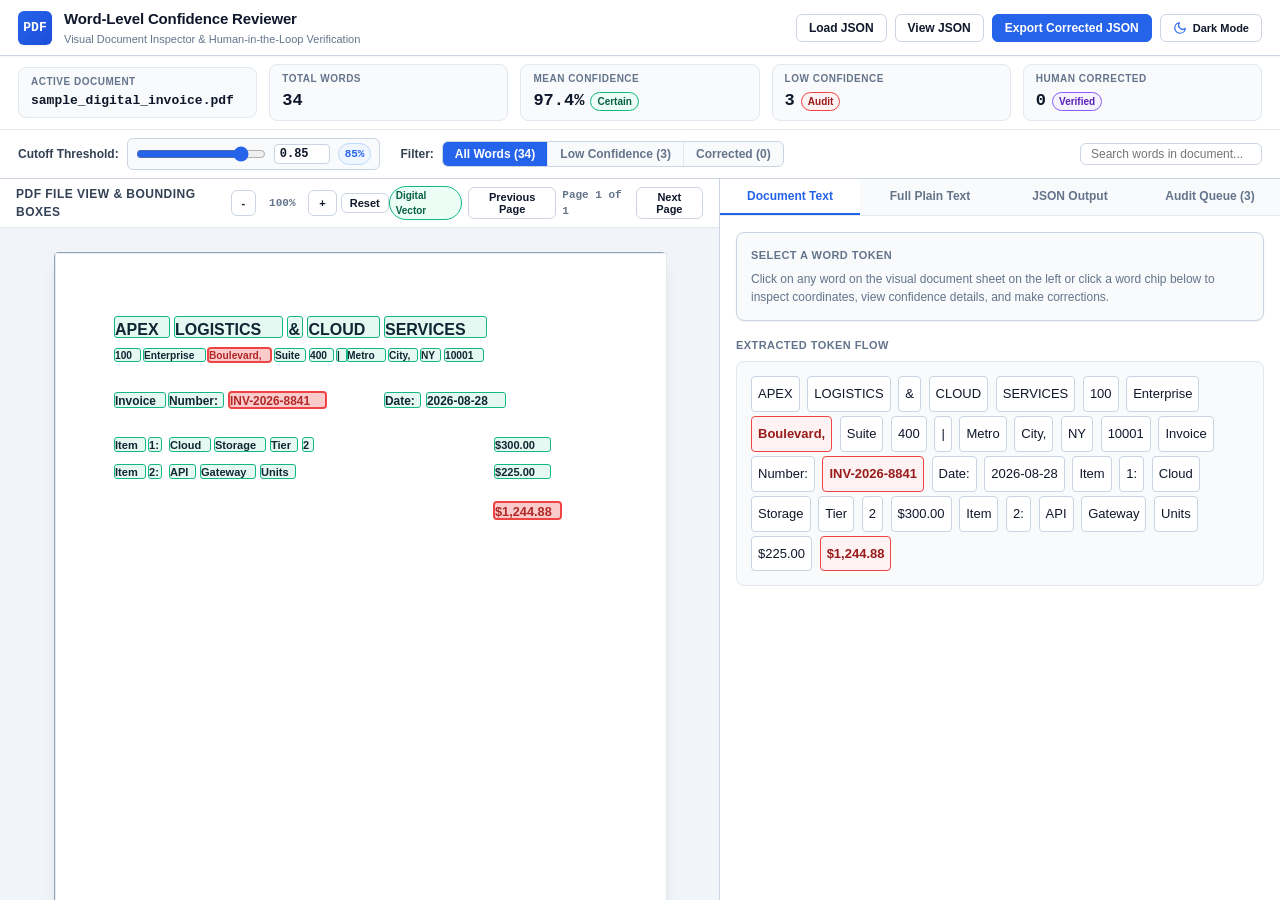
==== commit a1683570: "fix: Image processing and UI" ====
--- a/skills/pdf-extract-confidence/ui/index.html
+++ b/skills/pdf-extract-confidence/ui/index.html
@@ -3,7 +3,7 @@
 <head>
   <meta charset="UTF-8">
   <meta name="viewport" content="width=device-width, initial-scale=1.0">
-  <title>PDF Word-Level Confidence Visualizer & HITL Reviewer</title>
+  <title>PDF Word-Level Confidence Reviewer</title>
   <link rel="stylesheet" href="styles.css">
 </head>
 <body>
@@ -29,8 +29,24 @@
       <button class="btn btn-primary" id="exportJsonBtn">
         Export Corrected JSON
       </button>
-      <button class="btn btn-icon" id="themeToggleBtn" title="Toggle Light / Dark Mode">
-        <span id="themeStatusLabel" style="font-size: 11px; font-weight: 700;">Dark Mode</span>
+      <button class="btn btn-theme-toggle" id="themeToggleBtn" title="Toggle Light / Dark Mode" aria-label="Toggle Theme">
+        <span class="theme-toggle-indicator">
+          <svg class="theme-icon" id="themeIconMoon" width="14" height="14" viewBox="0 0 24 24" fill="none" stroke="currentColor" stroke-width="2" stroke-linecap="round" stroke-linejoin="round">
+            <path d="M21 12.79A9 9 0 1 1 11.21 3 7 7 0 0 0 21 12.79z"></path>
+          </svg>
+          <svg class="theme-icon" id="themeIconSun" width="14" height="14" viewBox="0 0 24 24" fill="none" stroke="currentColor" stroke-width="2" stroke-linecap="round" stroke-linejoin="round" style="display: none;">
+            <circle cx="12" cy="12" r="5"></circle>
+            <line x1="12" y1="1" x2="12" y2="3"></line>
+            <line x1="12" y1="21" x2="12" y2="23"></line>
+            <line x1="4.22" y1="4.22" x2="5.64" y2="5.64"></line>
+            <line x1="18.36" y1="18.36" x2="19.78" y2="19.78"></line>
+            <line x1="1" y1="12" x2="3" y2="12"></line>
+            <line x1="21" y1="12" x2="23" y2="12"></line>
+            <line x1="4.22" y1="19.78" x2="5.64" y2="18.36"></line>
+            <line x1="18.36" y1="5.64" x2="19.78" y2="4.22"></line>
+          </svg>
+        </span>
+        <span id="themeStatusLabel" class="theme-status-text">Dark Mode</span>
       </button>
     </div>
   </header>
@@ -42,7 +58,7 @@
         <span class="kpi-title">Active Document</span>
       </div>
       <div class="kpi-value-row">
-        <span class="kpi-value" id="kpiFilename" style="font-size: 14px; word-break: break-all;">sample_digital_invoice.pdf</span>
+        <span class="kpi-value" id="kpiFilename" style="font-size: 13px; word-break: break-all;">sample_digital_invoice.pdf</span>
       </div>
     </div>
 
@@ -51,7 +67,7 @@
         <span class="kpi-title">Total Words</span>
       </div>
       <div class="kpi-value-row">
-        <span class="kpi-value" id="kpiTotalWords">34</span>
+        <span class="kpi-value" id="kpiTotalWords">0</span>
       </div>
     </div>
 
@@ -60,8 +76,8 @@
         <span class="kpi-title">Mean Confidence</span>
       </div>
       <div class="kpi-value-row">
-        <span class="kpi-value" id="kpiMeanConf">94.1%</span>
-        <span class="kpi-badge high">Certain</span>
+        <span class="kpi-value" id="kpiMeanConf">100.0%</span>
+        <span class="kpi-badge high" id="kpiMeanConfBadge">Certain</span>
       </div>
     </div>
 
@@ -70,7 +86,7 @@
         <span class="kpi-title">Low Confidence</span>
       </div>
       <div class="kpi-value-row">
-        <span class="kpi-value" id="kpiLowConf">3</span>
+        <span class="kpi-value" id="kpiLowConf">0</span>
         <span class="kpi-badge low">Audit</span>
       </div>
     </div>
@@ -81,48 +97,49 @@
       </div>
       <div class="kpi-value-row">
         <span class="kpi-value" id="kpiCorrections">0</span>
-        <span class="kpi-badge info">Verified</span>
+        <span class="kpi-badge corrected">Verified</span>
       </div>
     </div>
   </section>
 
-  <!-- Interactive Toolbar & Filter Controls -->
+  <!-- Interactive Control Toolbar -->
   <section class="toolbar-section">
-    <div class="filter-controls">
-      <div class="slider-container">
-        <span class="slider-title">Cutoff Threshold:</span>
-        <input type="range" id="thresholdSlider" class="range-input" min="0.50" max="1.00" step="0.01" value="0.85">
-        <span class="kpi-badge info" id="thresholdBadge">85%</span>
-      </div>
-
-      <div class="chip-presets">
-        <button class="preset-chip" data-val="0.70">70%</button>
-        <button class="preset-chip" data-val="0.80">80%</button>
-        <button class="preset-chip active" data-val="0.85">85%</button>
-        <button class="preset-chip" data-val="0.90">90%</button>
-        <button class="preset-chip" data-val="0.95">95%</button>
-        <button class="preset-chip" data-val="1.00">100%</button>
-      </div>
-
-      <div class="view-filters">
-        <button class="filter-btn active" data-filter="all">All Words</button>
-        <button class="filter-btn" data-filter="low">Low Confidence Only</button>
-        <button class="filter-btn" data-filter="corrected">Corrected Only</button>
-      </div>
-    </div>
-
+    <div class="toolbar-left-group">
+      
+      <!-- Global Threshold Slider + Linked Number Input Field -->
+      <div class="threshold-control-group">
+        <label for="thresholdSlider" class="control-label">Cutoff Threshold:</label>
+        <div class="threshold-input-wrapper">
+          <input type="range" id="thresholdSlider" class="range-input" min="0.00" max="1.00" step="0.01" value="0.85">
+          <input type="number" id="thresholdNumberInput" class="threshold-number-field" min="0.00" max="1.00" step="0.01" value="0.85">
+          <span class="threshold-pct-badge" id="thresholdBadge">85%</span>
+        </div>
+      </div>
+
+      <!-- View Filter Buttons Group -->
+      <div class="view-filter-group">
+        <span class="control-label">Filter:</span>
+        <div class="btn-group">
+          <button class="filter-btn active" id="btnFilterAll" data-filter="all">All Words (<span id="countAll">0</span>)</button>
+          <button class="filter-btn" id="btnFilterLow" data-filter="low">Low Confidence (<span id="countLow">0</span>)</button>
+          <button class="filter-btn" id="btnFilterCorrected" data-filter="corrected">Corrected (<span id="countCorrected">0</span>)</button>
+        </div>
+      </div>
+    </div>
+
+    <!-- Search Box -->
     <div class="search-box">
-      <input type="text" id="searchWordsInput" class="search-input" placeholder="Search words...">
+      <input type="text" id="searchWordsInput" class="search-input" placeholder="Search words in document...">
     </div>
   </section>
 
-  <!-- Main Split Layout -->
+  <!-- Main Split Layout: PDF File Section (Left) and Text & JSON Section (Right) -->
   <main class="workspace-layout">
 
-    <!-- Left Column: Visual Document Page -->
+    <!-- Left Column: PDF File Visual Document View -->
     <section class="visual-pane">
       <div class="pane-topbar">
-        <span class="pane-heading">Visual Document View</span>
+        <span class="pane-heading">PDF File View &amp; Bounding Boxes</span>
         <div class="zoom-controls">
           <button class="btn btn-sm btn-icon" id="zoomOutBtn" title="Zoom Out">-</button>
           <span class="zoom-label" id="zoomLabel">100%</span>
@@ -130,8 +147,9 @@
           <button class="btn btn-sm" id="zoomResetBtn">Reset</button>
         </div>
         <div class="page-stepper">
+          <span class="kpi-badge info" id="pageModalityBadge">Digital Vector</span>
           <button class="btn btn-sm" id="prevPageBtn">Previous Page</button>
-          <span id="pageIndicator" style="font-family: var(--font-mono); font-size: 11px; color: var(--text-muted);">Page 1 of 1</span>
+          <span id="pageIndicator" style="font-family: var(--font-mono); font-size: 11px; font-weight: 700; color: var(--text-muted);">Page 1 of 1</span>
           <button class="btn btn-sm" id="nextPageBtn">Next Page</button>
         </div>
       </div>
@@ -144,11 +162,13 @@
       </div>
     </section>
 
-    <!-- Right Column: Inspector & Audit Hub -->
+    <!-- Right Column: Inspector, Full Text, JSON Output & Audit Station -->
     <section class="side-pane">
       <nav class="tab-bar">
         <button class="tab-item active" data-tab="tabDocumentText">Document Text</button>
-        <button class="tab-item" data-tab="tabAuditQueue">Audit Queue</button>
+        <button class="tab-item" data-tab="tabFullText">Full Plain Text</button>
+        <button class="tab-item" data-tab="tabJsonOutput">JSON Output</button>
+        <button class="tab-item" data-tab="tabAuditQueue">Audit Queue (<span id="auditTabBadge">0</span>)</button>
       </nav>
 
       <!-- Tab 1: Text View and Inspector -->
@@ -201,8 +221,14 @@
         <div class="inspector-card-box" id="inspectorEmpty">
           <div class="inspector-badge-title" style="margin-bottom: 6px;">Select a Word Token</div>
           <p style="font-size: 12px; color: var(--text-muted);">
-            Click on any word in the visual document on the left or click a word chip below to inspect coordinates, view confidence details, and make corrections.
+            Click on any word on the visual document sheet on the left or click a word chip below to inspect coordinates, view confidence details, and make corrections.
           </p>
+        </div>
+
+        <!-- Filter Info Notification Banner -->
+        <div class="filter-notification-banner" id="filterNotificationBanner" style="display: none;">
+          <span id="filterNotificationText">Showing filtered tokens</span>
+          <button class="btn btn-sm" id="clearFilterBtn" style="padding: 1px 6px; font-size: 10px;">Show All</button>
         </div>
 
         <div style="font-weight: 700; font-size: 11px; text-transform: uppercase; letter-spacing: 0.04em; color: var(--text-muted); margin-bottom: 8px;">
@@ -211,13 +237,44 @@
         <div class="token-flow-container" id="tokenFlowContainer"></div>
       </div>
 
-      <!-- Tab 2: Audit Review Queue -->
+      <!-- Tab 2: Full Plain Text View -->
+      <div class="tab-pane-content" id="tabFullText">
+        <div style="display: flex; align-items: center; justify-content: space-between; margin-bottom: 8px;">
+          <div style="font-weight: 700; font-size: 11px; text-transform: uppercase; letter-spacing: 0.04em; color: var(--text-muted);">
+            Consolidated Document Plain Text
+          </div>
+          <button class="btn btn-sm" id="copyFullTextBtn">Copy Text</button>
+        </div>
+        <p style="font-size: 12px; color: var(--text-muted); margin-bottom: 12px;">
+          Consolidated continuous text extracted from this PDF document across all pages.
+        </p>
+        <textarea id="fullTextDisplay" class="full-text-textarea" readonly></textarea>
+      </div>
+
+      <!-- Tab 3: Structured JSON Output View -->
+      <div class="tab-pane-content" id="tabJsonOutput">
+        <div style="display: flex; align-items: center; justify-content: space-between; margin-bottom: 8px;">
+          <div style="font-weight: 700; font-size: 11px; text-transform: uppercase; letter-spacing: 0.04em; color: var(--text-muted);">
+            Structured JSON Output (schema.json)
+          </div>
+          <div style="display: flex; gap: 6px;">
+            <button class="btn btn-sm" id="copyJsonTabBtn">Copy JSON</button>
+            <button class="btn btn-sm btn-primary" id="downloadJsonTabBtn">Download JSON</button>
+          </div>
+        </div>
+        <p style="font-size: 12px; color: var(--text-muted); margin-bottom: 12px;">
+          Live structured JSON representation including metadata, full_text, page coordinates, and confidence scores.
+        </p>
+        <pre class="code-viewer" id="jsonTabCodeDisplay" style="max-height: 520px;"></pre>
+      </div>
+
+      <!-- Tab 4: Audit Review Queue -->
       <div class="tab-pane-content" id="tabAuditQueue">
         <div style="font-weight: 700; font-size: 11px; text-transform: uppercase; letter-spacing: 0.04em; color: var(--text-muted); margin-bottom: 6px;">
           Low Confidence Review Items
         </div>
         <p style="font-size: 12px; color: var(--text-muted); margin-bottom: 12px;">
-          Words currently scoring below the selected cutoff threshold. Click any item to inspect and verify on the PDF page.
+          Tokens currently scoring below the global threshold cutoff. Click any row to jump directly to its location on the document page.
         </p>
 
         <div class="inspector-card-box" id="auditEmptyState" style="display: none;">
--- a/skills/pdf-extract-confidence/ui/styles.css
+++ b/skills/pdf-extract-confidence/ui/styles.css
@@ -1,6 +1,8 @@
 /* PDF Word-Level Confidence Extraction - Modern UI Dashboard Stylesheet */
 
-:root {
+:root,
+html[data-theme="light"],
+body[data-theme="light"] {
   /* Core Theme: Light Mode */
   --bg-app: #f1f5f9;
   --bg-header: #ffffff;
@@ -23,36 +25,41 @@
   --accent-primary-hover: #1d4ed8;
   --accent-subtle: #eff6ff;
   --accent-border: #bfdbfe;
-  --accent-glow: rgba(37, 99, 235, 0.15);
+  --accent-glow: rgba(37, 99, 235, 0.2);
   
   --status-high-bg: #ecfdf5;
   --status-high-text: #065f46;
-  --status-high-border: #a7f3d0;
+  --status-high-border: #10b981;
   --status-high-bar: #10b981;
   
   --status-mid-bg: #fffbeb;
   --status-mid-text: #92400e;
-  --status-mid-border: #fde68a;
+  --status-mid-border: #f59e0b;
   --status-mid-bar: #f59e0b;
   
   --status-low-bg: #fef2f2;
   --status-low-text: #991b1b;
-  --status-low-border: #fecaca;
+  --status-low-border: #ef4444;
   --status-low-bar: #ef4444;
 
-  --bbox-high-bg: rgba(16, 185, 129, 0.12);
+  --status-corrected-bg: #f5f3ff;
+  --status-corrected-text: #5b21b6;
+  --status-corrected-border: #8b5cf6;
+  --status-corrected-bar: #8b5cf6;
+
+  --bbox-high-bg: rgba(16, 185, 129, 0.10);
   --bbox-high-border: #10b981;
-  --bbox-low-bg: rgba(239, 68, 68, 0.22);
+  --bbox-low-bg: rgba(239, 68, 68, 0.28);
   --bbox-low-border: #ef4444;
   --bbox-selected-bg: rgba(37, 99, 235, 0.35);
   --bbox-selected-border: #2563eb;
-  --bbox-corrected-bg: rgba(139, 92, 246, 0.2);
+  --bbox-corrected-bg: rgba(139, 92, 246, 0.25);
   --bbox-corrected-border: #8b5cf6;
 
-  --shadow-xs: 0 1px 2px 0 rgba(0, 0, 0, 0.04);
+  --shadow-xs: 0 1px 2px 0 rgba(0, 0, 0, 0.05);
   --shadow-sm: 0 1px 3px 0 rgba(0, 0, 0, 0.08), 0 1px 2px -1px rgba(0, 0, 0, 0.08);
   --shadow-md: 0 4px 6px -1px rgba(0, 0, 0, 0.08), 0 2px 4px -2px rgba(0, 0, 0, 0.06);
-  --shadow-lg: 0 10px 15px -3px rgba(0, 0, 0, 0.08), 0 4px 6px -4px rgba(0, 0, 0, 0.04);
+  --shadow-lg: 0 10px 15px -3px rgba(0, 0, 0, 0.1), 0 4px 6px -4px rgba(0, 0, 0, 0.05);
 
   --radius-xs: 4px;
   --radius-sm: 6px;
@@ -66,14 +73,17 @@
   --transition-normal: 0.25s ease;
 }
 
+:root[data-theme="dark"],
+html[data-theme="dark"],
+body[data-theme="dark"],
 [data-theme="dark"] {
   /* Core Theme: Dark Mode */
-  --bg-app: #090d16;
+  --bg-app: #0b1120;
   --bg-header: #0f172a;
-  --bg-surface: #131d33;
-  --bg-surface-elevated: #1e293b;
+  --bg-surface: #1e293b;
+  --bg-surface-elevated: #182234;
   --bg-surface-active: #334155;
-  --bg-surface-hover: #1e293b;
+  --bg-surface-hover: #27354f;
   --bg-input: #0f172a;
   
   --text-main: #f8fafc;
@@ -89,7 +99,7 @@
   --accent-primary-hover: #60a5fa;
   --accent-subtle: #1e293b;
   --accent-border: #2563eb;
-  --accent-glow: rgba(59, 130, 246, 0.25);
+  --accent-glow: rgba(59, 130, 246, 0.3);
   
   --status-high-bg: #064e3b;
   --status-high-text: #6ee7b7;
@@ -106,19 +116,24 @@
   --status-low-border: #dc2626;
   --status-low-bar: #ef4444;
 
-  --bbox-high-bg: rgba(16, 185, 129, 0.18);
+  --status-corrected-bg: #3b1d7d;
+  --status-corrected-text: #c4b5fd;
+  --status-corrected-border: #8b5cf6;
+  --status-corrected-bar: #8b5cf6;
+
+  --bbox-high-bg: rgba(16, 185, 129, 0.15);
   --bbox-high-border: #34d399;
   --bbox-low-bg: rgba(239, 68, 68, 0.35);
   --bbox-low-border: #f87171;
-  --bbox-selected-bg: rgba(59, 130, 246, 0.5);
+  --bbox-selected-bg: rgba(59, 130, 246, 0.45);
   --bbox-selected-border: #60a5fa;
   --bbox-corrected-bg: rgba(139, 92, 246, 0.35);
   --bbox-corrected-border: #a78bfa;
 
-  --shadow-xs: 0 1px 2px 0 rgba(0, 0, 0, 0.3);
-  --shadow-sm: 0 1px 3px 0 rgba(0, 0, 0, 0.4), 0 1px 2px -1px rgba(0, 0, 0, 0.4);
-  --shadow-md: 0 4px 6px -1px rgba(0, 0, 0, 0.5), 0 2px 4px -2px rgba(0, 0, 0, 0.4);
-  --shadow-lg: 0 10px 15px -3px rgba(0, 0, 0, 0.6), 0 4px 6px -4px rgba(0, 0, 0, 0.5);
+  --shadow-xs: 0 1px 2px 0 rgba(0, 0, 0, 0.4);
+  --shadow-sm: 0 1px 3px 0 rgba(0, 0, 0, 0.5), 0 1px 2px -1px rgba(0, 0, 0, 0.5);
+  --shadow-md: 0 4px 6px -1px rgba(0, 0, 0, 0.6), 0 2px 4px -2px rgba(0, 0, 0, 0.5);
+  --shadow-lg: 0 10px 15px -3px rgba(0, 0, 0, 0.7), 0 4px 6px -4px rgba(0, 0, 0, 0.6);
 }
 
 /* Reset & Base */
@@ -142,19 +157,21 @@
   display: flex;
   flex-direction: column;
   -webkit-font-smoothing: antialiased;
-}
-
-/* Header */
+  transition: background-color var(--transition-fast), color var(--transition-fast);
+}
+
+/* Top App Header */
 .app-header {
   background-color: var(--bg-header);
-  border-bottom: 1px solid var(--border-subtle);
-  padding: 8px 16px;
+  border-bottom: 1px solid var(--border-medium);
+  padding: 8px 18px;
   display: flex;
   align-items: center;
   justify-content: space-between;
   box-shadow: var(--shadow-xs);
   z-index: 20;
   flex-shrink: 0;
+  transition: background-color var(--transition-fast), border-color var(--transition-fast);
 }
 
 .brand-section {
@@ -164,16 +181,16 @@
 }
 
 .brand-logo-badge {
-  width: 32px;
-  height: 32px;
+  width: 34px;
+  height: 34px;
   border-radius: var(--radius-sm);
-  background-color: var(--accent-primary);
+  background: linear-gradient(135deg, var(--accent-primary), #1d4ed8);
   color: #ffffff;
   display: flex;
   align-items: center;
   justify-content: center;
   font-weight: 800;
-  font-size: 14px;
+  font-size: 13px;
   font-family: var(--font-mono);
   box-shadow: var(--shadow-xs);
 }
@@ -199,18 +216,56 @@
   display: flex;
   align-items: center;
   gap: 8px;
+}
+
+/* Theme Toggle Button */
+.btn-theme-toggle {
+  display: inline-flex;
+  align-items: center;
+  gap: 8px;
+  padding: 5px 12px;
+  font-size: 12px;
+  font-weight: 700;
+  border-radius: var(--radius-sm);
+  border: 1px solid var(--border-medium);
+  background-color: var(--bg-surface-elevated);
+  color: var(--text-main);
+  cursor: pointer;
+  transition: all var(--transition-fast);
+}
+
+.btn-theme-toggle:hover {
+  background-color: var(--bg-surface-hover);
+  border-color: var(--accent-primary);
+}
+
+.theme-toggle-indicator {
+  display: flex;
+  align-items: center;
+  justify-content: center;
+  color: var(--accent-primary);
+}
+
+.theme-icon {
+  display: block;
+}
+
+.theme-status-text {
+  font-size: 11px;
+  font-weight: 700;
 }
 
 /* KPI Cards Strip */
 .kpi-strip {
   background-color: var(--bg-surface);
   border-bottom: 1px solid var(--border-subtle);
-  padding: 10px 16px;
+  padding: 8px 18px;
   display: flex;
   align-items: center;
   gap: 12px;
   overflow-x: auto;
   flex-shrink: 0;
+  transition: background-color var(--transition-fast);
 }
 
 .kpi-card {
@@ -219,10 +274,10 @@
   background-color: var(--bg-surface-elevated);
   border: 1px solid var(--border-subtle);
   border-radius: var(--radius-md);
-  padding: 8px 12px;
+  padding: 6px 12px;
   display: flex;
   flex-direction: column;
-  transition: border-color var(--transition-fast), box-shadow var(--transition-fast);
+  transition: border-color var(--transition-fast), box-shadow var(--transition-fast), background-color var(--transition-fast);
 }
 
 .kpi-card:hover {
@@ -233,14 +288,14 @@
   display: flex;
   align-items: center;
   justify-content: space-between;
-  margin-bottom: 4px;
+  margin-bottom: 2px;
 }
 
 .kpi-title {
-  font-size: 11px;
-  font-weight: 600;
+  font-size: 10px;
+  font-weight: 700;
   text-transform: uppercase;
-  letter-spacing: 0.04em;
+  letter-spacing: 0.05em;
   color: var(--text-muted);
 }
 
@@ -251,14 +306,14 @@
 }
 
 .kpi-value {
-  font-size: 18px;
+  font-size: 17px;
   font-weight: 800;
   font-family: var(--font-mono);
   color: var(--text-main);
 }
 
 .kpi-badge {
-  font-size: 11px;
+  font-size: 10px;
   font-weight: 700;
   padding: 1px 6px;
   border-radius: var(--radius-full);
@@ -282,99 +337,140 @@
   border: 1px solid var(--accent-border);
 }
 
+.kpi-badge.corrected {
+  background-color: var(--status-corrected-bg);
+  color: var(--status-corrected-text);
+  border: 1px solid var(--status-corrected-border);
+}
+
 /* Control Toolbar */
 .toolbar-section {
   background-color: var(--bg-surface);
-  border-bottom: 1px solid var(--border-subtle);
-  padding: 8px 16px;
+  border-bottom: 1px solid var(--border-medium);
+  padding: 8px 18px;
   display: flex;
   align-items: center;
   justify-content: space-between;
   flex-wrap: wrap;
-  gap: 12px;
+  gap: 14px;
   flex-shrink: 0;
-}
-
-.filter-controls {
-  display: flex;
-  align-items: center;
-  gap: 16px;
+  transition: background-color var(--transition-fast);
+}
+
+.toolbar-left-group {
+  display: flex;
+  align-items: center;
+  gap: 20px;
   flex-wrap: wrap;
 }
 
-.slider-container {
+/* Global Threshold Slider & Linked Number Input */
+.threshold-control-group {
   display: flex;
   align-items: center;
   gap: 8px;
 }
 
-.slider-title {
+.control-label {
   font-size: 12px;
   font-weight: 600;
   color: var(--text-secondary);
 }
 
+.threshold-input-wrapper {
+  display: flex;
+  align-items: center;
+  gap: 8px;
+  background-color: var(--bg-surface-elevated);
+  border: 1px solid var(--border-medium);
+  padding: 4px 8px;
+  border-radius: var(--radius-sm);
+}
+
 .range-input {
-  width: 140px;
+  width: 130px;
   accent-color: var(--accent-primary);
   cursor: pointer;
 }
 
-.chip-presets {
-  display: flex;
-  align-items: center;
-  gap: 4px;
-}
-
-.preset-chip {
-  padding: 2px 8px;
+.threshold-number-field {
+  width: 56px;
+  padding: 2px 4px;
+  font-size: 12px;
+  font-family: var(--font-mono);
+  font-weight: 700;
+  text-align: center;
+  border: 1px solid var(--border-medium);
+  border-radius: var(--radius-xs);
+  background-color: var(--bg-input);
+  color: var(--text-main);
+}
+
+.threshold-number-field:focus {
+  outline: 2px solid var(--accent-primary);
+  border-color: var(--accent-primary);
+}
+
+.threshold-pct-badge {
   font-size: 11px;
-  font-weight: 600;
+  font-weight: 800;
+  font-family: var(--font-mono);
+  padding: 2px 6px;
   border-radius: var(--radius-full);
+  background-color: var(--accent-subtle);
+  color: var(--accent-primary);
+  border: 1px solid var(--accent-border);
+}
+
+/* View Filter Buttons Group */
+.view-filter-group {
+  display: flex;
+  align-items: center;
+  gap: 8px;
+}
+
+.btn-group {
+  display: inline-flex;
+  border-radius: var(--radius-sm);
+  overflow: hidden;
   border: 1px solid var(--border-medium);
   background-color: var(--bg-surface-elevated);
-  color: var(--text-secondary);
+}
+
+.filter-btn {
+  padding: 5px 12px;
+  font-size: 12px;
+  font-weight: 600;
+  border: none;
+  background: none;
+  color: var(--text-muted);
   cursor: pointer;
   transition: all var(--transition-fast);
-}
-
-.preset-chip:hover, .preset-chip.active {
+  border-right: 1px solid var(--border-subtle);
+}
+
+.filter-btn:last-child {
+  border-right: none;
+}
+
+.filter-btn:hover {
+  background-color: var(--bg-surface-hover);
+  color: var(--text-main);
+}
+
+.filter-btn.active {
   background-color: var(--accent-primary);
-  border-color: var(--accent-primary);
   color: #ffffff;
 }
 
-.view-filters {
-  display: flex;
-  align-items: center;
-  gap: 4px;
-}
-
-.filter-btn {
-  padding: 4px 10px;
-  font-size: 12px;
-  font-weight: 500;
-  border-radius: var(--radius-sm);
-  border: 1px solid var(--border-subtle);
-  background-color: var(--bg-surface-elevated);
-  color: var(--text-secondary);
-  cursor: pointer;
-}
-
-.filter-btn.active {
-  background-color: var(--bg-surface-active);
-  color: var(--text-main);
-  font-weight: 600;
-  border-color: var(--border-strong);
-}
-
+/* Search Box */
 .search-box {
   display: flex;
   align-items: center;
   background-color: var(--bg-input);
   border: 1px solid var(--border-medium);
   border-radius: var(--radius-sm);
-  padding: 2px 8px;
+  padding: 3px 10px;
 }
 
 .search-input {
@@ -383,10 +479,10 @@
   font-size: 12px;
   color: var(--text-main);
   outline: none;
-  width: 140px;
-}
-
-/* Button Component */
+  width: 160px;
+}
+
+/* Standard Buttons */
 .btn {
   display: inline-flex;
   align-items: center;
@@ -425,7 +521,7 @@
 }
 
 .btn-icon {
-  padding: 6px 8px;
+  padding: 6px 10px;
 }
 
 /* Main Split View */
@@ -438,9 +534,9 @@
 
 /* Left Column: Visual Document Viewer */
 .visual-pane {
-  flex: 1.2;
+  flex: 1.25;
   background-color: var(--bg-app);
-  border-right: 1px solid var(--border-subtle);
+  border-right: 1px solid var(--border-medium);
   display: flex;
   flex-direction: column;
   overflow: hidden;
@@ -472,8 +568,9 @@
 .zoom-label {
   font-family: var(--font-mono);
   font-size: 11px;
+  font-weight: 700;
   color: var(--text-muted);
-  min-width: 40px;
+  min-width: 44px;
   text-align: center;
 }
 
@@ -497,14 +594,16 @@
   position: relative;
   background-color: #ffffff;
   box-shadow: var(--shadow-lg);
-  border: 1px solid var(--border-medium);
+  border: 1px solid var(--border-strong);
   border-radius: var(--radius-xs);
   transform-origin: top center;
   transition: transform var(--transition-fast);
+  margin-bottom: 24px;
 }
 
 .pdf-canvas {
   display: block;
+  background-color: #ffffff;
 }
 
 .word-overlay-container {
@@ -522,7 +621,7 @@
   pointer-events: auto;
   cursor: pointer;
   border-radius: 2px;
-  transition: background-color var(--transition-fast), outline var(--transition-fast);
+  transition: background-color var(--transition-fast), outline var(--transition-fast), opacity var(--transition-fast);
 }
 
 .bbox-box.high {
@@ -538,6 +637,11 @@
 .bbox-box.corrected {
   background-color: var(--bbox-corrected-bg);
   outline: 2px solid var(--bbox-corrected-border);
+}
+
+.bbox-box.dimmed {
+  opacity: 0.15 !important;
+  outline-style: dashed !important;
 }
 
 .bbox-box:hover {
@@ -550,13 +654,14 @@
   outline: 2.5px solid var(--bbox-selected-border) !important;
   box-shadow: 0 0 0 4px var(--accent-glow);
   z-index: 15;
-}
-
-/* Center/Right Column: Text Flow & Inspector */
+  opacity: 1.0 !important;
+}
+
+/* Right Column: Text Flow & Inspector */
 .side-pane {
   flex: 1;
   min-width: 380px;
-  max-width: 550px;
+  max-width: 560px;
   background-color: var(--bg-surface);
   display: flex;
   flex-direction: column;
@@ -573,7 +678,7 @@
   flex: 1;
   padding: 10px 14px;
   font-size: 12px;
-  font-weight: 600;
+  font-weight: 700;
   text-align: center;
   border: none;
   background: none;
@@ -602,6 +707,21 @@
 
 .tab-pane-content.active {
   display: block;
+}
+
+/* Filter Info Notification Banner */
+.filter-notification-banner {
+  background-color: var(--accent-subtle);
+  border: 1px solid var(--accent-border);
+  color: var(--text-secondary);
+  border-radius: var(--radius-sm);
+  padding: 6px 12px;
+  font-size: 11px;
+  font-weight: 600;
+  margin-bottom: 10px;
+  display: flex;
+  align-items: center;
+  justify-content: space-between;
 }
 
 /* Inspector Card */
@@ -633,7 +753,7 @@
   display: flex;
   align-items: baseline;
   justify-content: space-between;
-  margin-bottom: 12px;
+  margin-bottom: 10px;
 }
 
 .word-focus-text {
@@ -641,6 +761,7 @@
   font-weight: 800;
   font-family: var(--font-mono);
   color: var(--text-main);
+  word-break: break-all;
 }
 
 .confidence-meter {
@@ -720,12 +841,13 @@
   border: 1px solid var(--border-subtle);
   border-radius: var(--radius-md);
   padding: 12px;
+  min-height: 140px;
 }
 
 .token-word {
   display: inline-block;
-  padding: 1px 5px;
-  margin: 1px 2px;
+  padding: 2px 6px;
+  margin: 2px;
   border-radius: var(--radius-xs);
   cursor: pointer;
   transition: all var(--transition-fast);
@@ -733,24 +855,27 @@
 
 .token-word.high {
   background-color: var(--bg-surface);
-  border: 1px solid var(--border-subtle);
+  border: 1px solid var(--border-medium);
+  color: var(--text-main);
 }
 
 .token-word.low {
   background-color: var(--status-low-bg);
   color: var(--status-low-text);
   border: 1px solid var(--status-low-border);
-  font-weight: 600;
+  font-weight: 700;
 }
 
 .token-word.corrected {
-  background-color: var(--bbox-corrected-bg);
-  border: 1px solid var(--bbox-corrected-border);
-  font-weight: 600;
+  background-color: var(--status-corrected-bg);
+  color: var(--status-corrected-text);
+  border: 1px solid var(--status-corrected-border);
+  font-weight: 700;
 }
 
 .token-word:hover {
   border-color: var(--accent-primary);
+  transform: translateY(-1px);
 }
 
 .token-word.selected {
@@ -824,7 +949,7 @@
 
 .modal-dialog {
   background-color: var(--bg-surface);
-  width: 720px;
+  width: 760px;
   max-width: 90vw;
   max-height: 85vh;
   border-radius: var(--radius-lg);
@@ -861,6 +986,25 @@
   color: var(--text-main);
 }
 
+.full-text-textarea {
+  width: 100%;
+  height: 480px;
+  background-color: var(--bg-surface-elevated);
+  border: 1px solid var(--border-medium);
+  border-radius: var(--radius-sm);
+  padding: 12px;
+  font-family: var(--font-mono);
+  font-size: 12px;
+  line-height: 1.6;
+  color: var(--text-main);
+  resize: vertical;
+  outline: none;
+}
+
+.full-text-textarea:focus {
+  border-color: var(--accent-primary);
+}
+
 .modal-footer-bar {
   padding: 10px 16px;
   border-top: 1px solid var(--border-subtle);
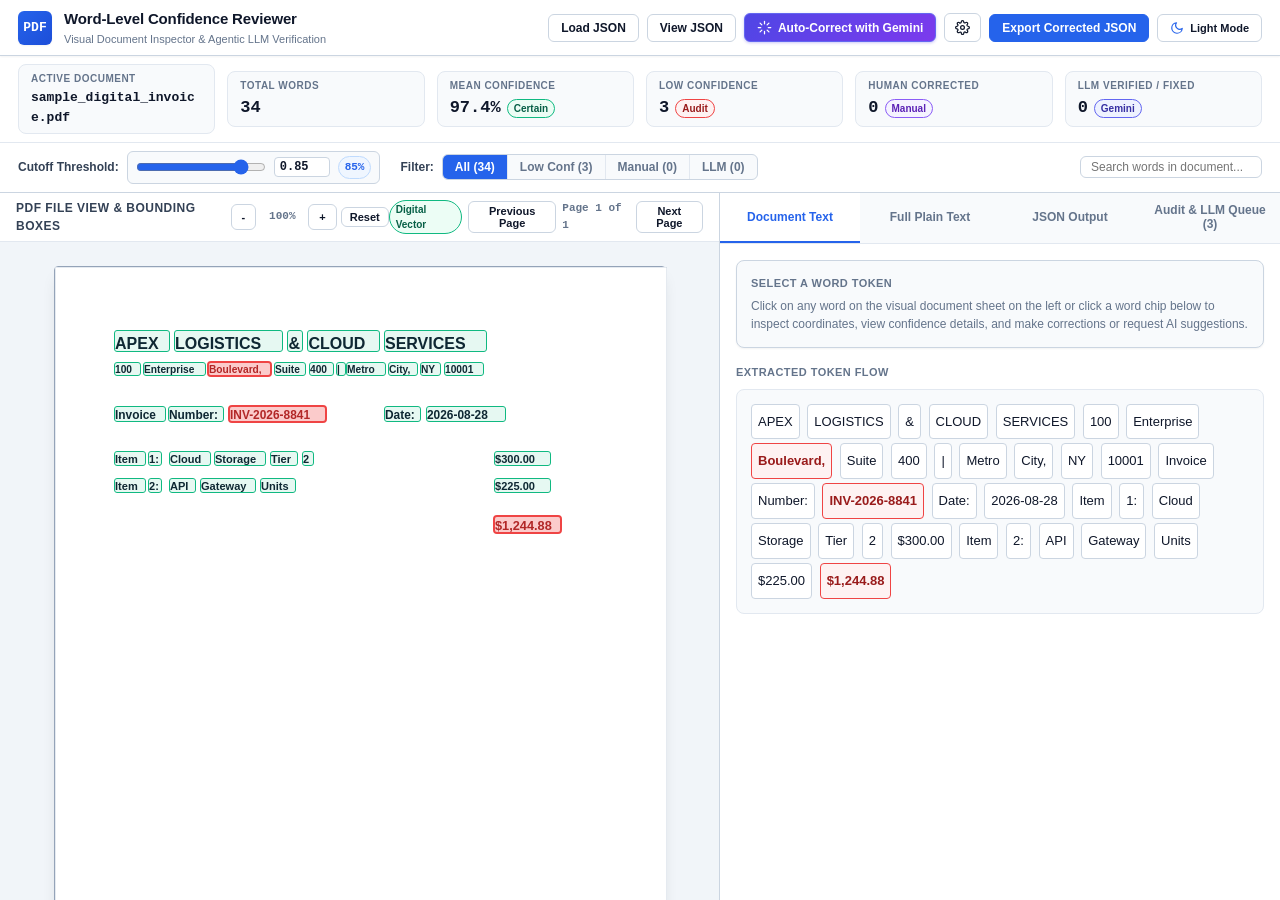
==== commit aebbae43: "feat: LLM-based autocorrection" ====
--- a/skills/pdf-extract-confidence/ui/index.html
+++ b/skills/pdf-extract-confidence/ui/index.html
@@ -14,7 +14,7 @@
       <div class="brand-logo-badge">PDF</div>
       <div class="brand-info">
         <h1 class="brand-title">Word-Level Confidence Reviewer</h1>
-        <span class="brand-subtitle">Visual Document Inspector & Human-in-the-Loop Verification</span>
+        <span class="brand-subtitle">Visual Document Inspector & Agentic LLM Verification</span>
       </div>
     </div>
 
@@ -25,6 +25,18 @@
       </button>
       <button class="btn" id="viewJsonBtn">
         View JSON
+      </button>
+      <button class="btn btn-ai-primary" id="btnAutoCorrectGemini" title="Run Agentic LLM Word Correction on Flagged Tokens">
+        <svg class="ai-sparkle-icon" width="15" height="15" viewBox="0 0 24 24" fill="none" stroke="currentColor" stroke-width="2" stroke-linecap="round" stroke-linejoin="round">
+          <path d="M12 2v4m0 12v4M4.93 4.93l2.83 2.83m8.48 8.48l2.83 2.83M2 12h4m12 0h4M4.93 19.07l2.83-2.83m8.48-8.48l2.83-2.83"/>
+        </svg>
+        <span>Auto-Correct with Gemini</span>
+      </button>
+      <button class="btn btn-icon" id="btnGeminiSettings" title="Gemini Model & API Settings" aria-label="Gemini Settings">
+        <svg width="15" height="15" viewBox="0 0 24 24" fill="none" stroke="currentColor" stroke-width="2" stroke-linecap="round" stroke-linejoin="round">
+          <circle cx="12" cy="12" r="3"></circle>
+          <path d="M19.4 15a1.65 1.65 0 0 0 .33 1.82l.06.06a2 2 0 0 1 0 2.83 2 2 0 0 1-2.83 0l-.06-.06a1.65 1.65 0 0 0-1.82-.33 1.65 1.65 0 0 0-1 1.51V21a2 2 0 0 1-2 2 2 2 0 0 1-2-2v-.09A1.65 1.65 0 0 0 9 19.4a1.65 1.65 0 0 0-1.82.33l-.06.06a2 2 0 0 1-2.83 0 2 2 0 0 1 0-2.83l.06-.06a1.65 1.65 0 0 0 .33-1.82 1.65 1.65 0 0 0-1.51-1H3a2 2 0 0 1-2-2 2 2 0 0 1 2-2h.09A1.65 1.65 0 0 0 4.6 9a1.65 1.65 0 0 0-.33-1.82l-.06-.06a2 2 0 0 1 0-2.83 2 2 0 0 1 2.83 0l.06.06a1.65 1.65 0 0 0 1.82.33H9a1.65 1.65 0 0 0 1-1.51V3a2 2 0 0 1 2-2 2 2 0 0 1 2 2v.09a1.65 1.65 0 0 0 1 1.51 1.65 1.65 0 0 0 1.82-.33l.06-.06a2 2 0 0 1 2.83 0 2 2 0 0 1 0 2.83l-.06.06a1.65 1.65 0 0 0-.33 1.82V9a1.65 1.65 0 0 0 1.51 1H21a2 2 0 0 1 2 2 2 2 0 0 1-2 2h-.09a1.65 1.65 0 0 0-1.51 1z"></path>
+        </svg>
       </button>
       <button class="btn btn-primary" id="exportJsonBtn">
         Export Corrected JSON
@@ -97,7 +109,17 @@
       </div>
       <div class="kpi-value-row">
         <span class="kpi-value" id="kpiCorrections">0</span>
-        <span class="kpi-badge corrected">Verified</span>
+        <span class="kpi-badge corrected">Manual</span>
+      </div>
+    </div>
+
+    <div class="kpi-card" id="kpiAiCard">
+      <div class="kpi-header">
+        <span class="kpi-title">LLM Verified / Fixed</span>
+      </div>
+      <div class="kpi-value-row">
+        <span class="kpi-value" id="kpiAiCorrections">0</span>
+        <span class="kpi-badge ai" id="kpiAiBadge">Gemini</span>
       </div>
     </div>
   </section>
@@ -120,9 +142,10 @@
       <div class="view-filter-group">
         <span class="control-label">Filter:</span>
         <div class="btn-group">
-          <button class="filter-btn active" id="btnFilterAll" data-filter="all">All Words (<span id="countAll">0</span>)</button>
-          <button class="filter-btn" id="btnFilterLow" data-filter="low">Low Confidence (<span id="countLow">0</span>)</button>
-          <button class="filter-btn" id="btnFilterCorrected" data-filter="corrected">Corrected (<span id="countCorrected">0</span>)</button>
+          <button class="filter-btn active" id="btnFilterAll" data-filter="all">All (<span id="countAll">0</span>)</button>
+          <button class="filter-btn" id="btnFilterLow" data-filter="low">Low Conf (<span id="countLow">0</span>)</button>
+          <button class="filter-btn" id="btnFilterCorrected" data-filter="corrected">Manual (<span id="countCorrected">0</span>)</button>
+          <button class="filter-btn" id="btnFilterAi" data-filter="ai">LLM (<span id="countAi">0</span>)</button>
         </div>
       </div>
     </div>
@@ -168,7 +191,7 @@
         <button class="tab-item active" data-tab="tabDocumentText">Document Text</button>
         <button class="tab-item" data-tab="tabFullText">Full Plain Text</button>
         <button class="tab-item" data-tab="tabJsonOutput">JSON Output</button>
-        <button class="tab-item" data-tab="tabAuditQueue">Audit Queue (<span id="auditTabBadge">0</span>)</button>
+        <button class="tab-item" data-tab="tabAuditQueue">Audit &amp; LLM Queue (<span id="auditTabBadge">0</span>)</button>
       </nav>
 
       <!-- Tab 1: Text View and Inspector -->
@@ -177,7 +200,7 @@
         <!-- Inspector Card -->
         <div class="inspector-card-box" id="inspectorCard" style="display: none;">
           <div class="inspector-header-row">
-            <span class="inspector-badge-title">Word Inspector & Correction</span>
+            <span class="inspector-badge-title">Word Inspector &amp; Correction</span>
           </div>
 
           <div class="word-focus-display">
@@ -206,10 +229,38 @@
             </div>
           </div>
 
+          <!-- HITL Edit Actions -->
           <div class="hitl-edit-row">
             <input type="text" id="inspEditInput" class="hitl-input" placeholder="Type manual correction...">
             <button class="btn btn-primary btn-sm" id="applyCorrectionBtn">Apply</button>
             <button class="btn btn-sm" id="approveBtn">Approve</button>
+            <button class="btn btn-ai-sm" id="btnAiSuggest" title="Ask Gemini to inspect and suggest correction for this word">
+              <svg class="ai-sparkle-icon" width="13" height="13" viewBox="0 0 24 24" fill="none" stroke="currentColor" stroke-width="2" stroke-linecap="round" stroke-linejoin="round">
+                <path d="M12 2v4m0 12v4M4.93 4.93l2.83 2.83m8.48 8.48l2.83 2.83M2 12h4m12 0h4M4.93 19.07l2.83-2.83m8.48-8.48l2.83-2.83"/>
+              </svg>
+              <span>AI Suggest</span>
+            </button>
+          </div>
+
+          <!-- AI Suggestion Box inside Inspector -->
+          <div class="ai-suggestion-box" id="inspAiSuggestionBox" style="display: none;">
+            <div class="ai-suggestion-header">
+              <span class="ai-suggestion-title">
+                <svg width="12" height="12" viewBox="0 0 24 24" fill="none" stroke="currentColor" stroke-width="2">
+                  <path d="M12 2v4m0 12v4M4.93 4.93l2.83 2.83m8.48 8.48l2.83 2.83M2 12h4m12 0h4"/>
+                </svg>
+                Gemini Recommendation:
+              </span>
+              <span class="kpi-badge" id="inspAiActionBadge">Suggest Correct</span>
+            </div>
+            <div class="ai-suggestion-body">
+              <div class="ai-suggestion-word" id="inspAiSuggestedWord">-</div>
+              <div class="ai-suggestion-reason" id="inspAiReason">-</div>
+            </div>
+            <div class="ai-suggestion-footer">
+              <button class="btn btn-primary btn-sm" id="btnAcceptAiSuggestion">Accept Suggestion</button>
+              <button class="btn btn-sm" id="btnDismissAiSuggestion">Dismiss</button>
+            </div>
           </div>
 
           <div class="nav-buttons-row">
@@ -221,7 +272,7 @@
         <div class="inspector-card-box" id="inspectorEmpty">
           <div class="inspector-badge-title" style="margin-bottom: 6px;">Select a Word Token</div>
           <p style="font-size: 12px; color: var(--text-muted);">
-            Click on any word on the visual document sheet on the left or click a word chip below to inspect coordinates, view confidence details, and make corrections.
+            Click on any word on the visual document sheet on the left or click a word chip below to inspect coordinates, view confidence details, and make corrections or request AI suggestions.
           </p>
         </div>
 
@@ -268,24 +319,126 @@
         <pre class="code-viewer" id="jsonTabCodeDisplay" style="max-height: 520px;"></pre>
       </div>
 
-      <!-- Tab 4: Audit Review Queue -->
+      <!-- Tab 4: Audit & LLM Review Queue -->
       <div class="tab-pane-content" id="tabAuditQueue">
-        <div style="font-weight: 700; font-size: 11px; text-transform: uppercase; letter-spacing: 0.04em; color: var(--text-muted); margin-bottom: 6px;">
-          Low Confidence Review Items
-        </div>
-        <p style="font-size: 12px; color: var(--text-muted); margin-bottom: 12px;">
-          Tokens currently scoring below the global threshold cutoff. Click any row to jump directly to its location on the document page.
-        </p>
+        <div style="display: flex; align-items: center; justify-content: space-between; margin-bottom: 8px;">
+          <div>
+            <div style="font-weight: 700; font-size: 11px; text-transform: uppercase; letter-spacing: 0.04em; color: var(--text-muted);">
+              Low Confidence &amp; AI Audit Queue
+            </div>
+            <p style="font-size: 12px; color: var(--text-muted); margin-top: 2px;">
+              Review low confidence tokens manually or execute Agentic LLM auto-correction.
+            </p>
+          </div>
+          <button class="btn btn-ai-sm" id="btnRunAuditAi">
+            <svg class="ai-sparkle-icon" width="13" height="13" viewBox="0 0 24 24" fill="none" stroke="currentColor" stroke-width="2">
+              <path d="M12 2v4m0 12v4M4.93 4.93l2.83 2.83m8.48 8.48l2.83 2.83M2 12h4m12 0h4"/>
+            </svg>
+            <span>Run Gemini Review</span>
+          </button>
+        </div>
+
+        <!-- AI Review Action Banner & Controls -->
+        <div class="ai-queue-banner" id="aiQueueBanner" style="display: none;">
+          <div class="ai-queue-banner-left">
+            <span class="ai-queue-status-text" id="aiQueueStatusText">Gemini generated recommendations for 0 tokens</span>
+          </div>
+          <div class="ai-queue-banner-actions">
+            <button class="btn btn-primary btn-sm" id="btnApplyAllAiSuggestions">Apply All Suggestions (1-Click)</button>
+            <button class="btn btn-sm" id="btnApplyCorrectionsOnly">Apply Corrections Only</button>
+            <button class="btn btn-sm" id="btnClearAiSuggestions">Clear AI</button>
+          </div>
+        </div>
 
         <div class="inspector-card-box" id="auditEmptyState" style="display: none;">
           <div style="font-weight: 600; font-size: 13px; color: var(--text-main); margin-bottom: 4px;">No Low-Confidence Tokens</div>
           <p style="font-size: 12px; color: var(--text-muted);">All extracted words in this document meet or exceed the selected threshold.</p>
         </div>
 
+        <!-- Staged AI Suggestions Review Table -->
+        <div class="ai-suggestions-table-wrapper" id="aiSuggestionsTableWrapper" style="display: none;">
+          <table class="ai-review-table">
+            <thead>
+              <tr>
+                <th style="width: 25px;">#</th>
+                <th>Token &amp; Context</th>
+                <th>Score</th>
+                <th>LLM Decision</th>
+                <th>Suggested Word</th>
+                <th>Rationale</th>
+                <th style="text-align: right;">Actions</th>
+              </tr>
+            </thead>
+            <tbody id="aiReviewTableBody"></tbody>
+          </table>
+        </div>
+
+        <!-- Traditional Audit List -->
         <div class="audit-list" id="auditListContainer"></div>
       </div>
     </section>
   </main>
+
+  <!-- Gemini Settings & API Configuration Modal -->
+  <div class="modal-overlay" id="geminiSettingsModal">
+    <div class="modal-dialog" style="max-width: 540px;">
+      <div class="modal-header-bar">
+        <span style="font-weight: 700; font-size: 14px;">Gemini LLM Word Correction Settings</span>
+        <button class="btn btn-sm" id="closeSettingsModalBtn">Close</button>
+      </div>
+      <div class="modal-content-area" style="padding: 16px;">
+        <div style="margin-bottom: 16px;">
+          <label for="geminiApiKeyInput" style="display: block; font-size: 12px; font-weight: 600; color: var(--text-main); margin-bottom: 6px;">
+            Gemini API Key:
+          </label>
+          <div style="display: flex; gap: 8px;">
+            <input type="password" id="geminiApiKeyInput" class="hitl-input" placeholder="AIzaSy... (leave blank to use mock/offline mode)" style="flex: 1;">
+            <button class="btn btn-sm" id="toggleApiKeyVisibilityBtn">Show</button>
+          </div>
+          <span style="font-size: 11px; color: var(--text-muted); display: block; margin-top: 4px;">
+            Your key is kept strictly in your local browser session and never sent to external third parties.
+          </span>
+        </div>
+
+        <div style="margin-bottom: 16px;">
+          <label for="geminiModelSelect" style="display: block; font-size: 12px; font-weight: 600; color: var(--text-main); margin-bottom: 6px;">
+            Gemini Model Identifier:
+          </label>
+          <select id="geminiModelSelect" class="hitl-input" style="width: 100%;">
+            <option value="gemini-3.7-flash" selected>Gemini 3.7 Flash (Default - Highest Quality & Speed)</option>
+            <option value="gemini-2.5-flash">Gemini 2.5 Flash</option>
+            <option value="gemini-2.5-pro">Gemini 2.5 Pro (Deep Reasoning)</option>
+          </select>
+        </div>
+
+        <div style="margin-bottom: 16px;">
+          <label style="display: block; font-size: 12px; font-weight: 600; color: var(--text-main); margin-bottom: 6px;">
+            Execution Workflow Mode:
+          </label>
+          <div style="display: flex; flex-direction: column; gap: 8px;">
+            <label style="display: flex; align-items: flex-start; gap: 8px; font-size: 12px; color: var(--text-secondary); cursor: pointer;">
+              <input type="radio" name="aiWorkflowMode" value="staged" checked id="radioModeStaged">
+              <div>
+                <strong>Option A: Staged Review Table (Default)</strong>
+                <div style="color: var(--text-muted); font-size: 11px;">Presents an interactive AI review queue with 1-click "Apply All" or individual approval.</div>
+              </div>
+            </label>
+            <label style="display: flex; align-items: flex-start; gap: 8px; font-size: 12px; color: var(--text-secondary); cursor: pointer;">
+              <input type="radio" name="aiWorkflowMode" value="direct" id="radioModeDirect">
+              <div>
+                <strong>Option B: Direct Auto-Apply</strong>
+                <div style="color: var(--text-muted); font-size: 11px;">Instantly applies all LLM corrections with a 1-click "Undo" restore stack.</div>
+              </div>
+            </label>
+          </div>
+        </div>
+      </div>
+      <div class="modal-footer-bar">
+        <button class="btn btn-sm" id="btnCancelSettings">Cancel</button>
+        <button class="btn btn-primary btn-sm" id="btnSaveGeminiSettings">Save Settings</button>
+      </div>
+    </div>
+  </div>
 
   <!-- Structured JSON Modal -->
   <div class="modal-overlay" id="jsonModal">
--- a/skills/pdf-extract-confidence/ui/styles.css
+++ b/skills/pdf-extract-confidence/ui/styles.css
@@ -47,6 +47,11 @@
   --status-corrected-border: #8b5cf6;
   --status-corrected-bar: #8b5cf6;
 
+  --status-ai-bg: #eef2ff;
+  --status-ai-text: #3730a3;
+  --status-ai-border: #6366f1;
+  --status-ai-bar: #6366f1;
+
   --bbox-high-bg: rgba(16, 185, 129, 0.10);
   --bbox-high-border: #10b981;
   --bbox-low-bg: rgba(239, 68, 68, 0.28);
@@ -55,6 +60,8 @@
   --bbox-selected-border: #2563eb;
   --bbox-corrected-bg: rgba(139, 92, 246, 0.25);
   --bbox-corrected-border: #8b5cf6;
+  --bbox-ai-bg: rgba(99, 102, 241, 0.25);
+  --bbox-ai-border: #6366f1;
 
   --shadow-xs: 0 1px 2px 0 rgba(0, 0, 0, 0.05);
   --shadow-sm: 0 1px 3px 0 rgba(0, 0, 0, 0.08), 0 1px 2px -1px rgba(0, 0, 0, 0.08);
@@ -121,6 +128,11 @@
   --status-corrected-border: #8b5cf6;
   --status-corrected-bar: #8b5cf6;
 
+  --status-ai-bg: #1e1b4b;
+  --status-ai-text: #a5b4fc;
+  --status-ai-border: #6366f1;
+  --status-ai-bar: #818cf8;
+
   --bbox-high-bg: rgba(16, 185, 129, 0.15);
   --bbox-high-border: #34d399;
   --bbox-low-bg: rgba(239, 68, 68, 0.35);
@@ -129,6 +141,8 @@
   --bbox-selected-border: #60a5fa;
   --bbox-corrected-bg: rgba(139, 92, 246, 0.35);
   --bbox-corrected-border: #a78bfa;
+  --bbox-ai-bg: rgba(99, 102, 241, 0.35);
+  --bbox-ai-border: #818cf8;
 
   --shadow-xs: 0 1px 2px 0 rgba(0, 0, 0, 0.4);
   --shadow-sm: 0 1px 3px 0 rgba(0, 0, 0, 0.5), 0 1px 2px -1px rgba(0, 0, 0, 0.5);
@@ -515,6 +529,12 @@
   border-color: var(--accent-primary-hover);
 }
 
+.btn-success {
+  background-color: var(--status-high-border) !important;
+  border-color: var(--status-high-border) !important;
+  color: #ffffff !important;
+}
+
 .btn-sm {
   padding: 3px 8px;
   font-size: 11px;
@@ -637,6 +657,13 @@
 .bbox-box.corrected {
   background-color: var(--bbox-corrected-bg);
   outline: 2px solid var(--bbox-corrected-border);
+}
+
+.bbox-box.ai,
+.bbox-box.llm-corrected,
+.bbox-box.llm-approved {
+  background-color: var(--bbox-ai-bg);
+  outline: 2px solid var(--bbox-ai-border);
 }
 
 .bbox-box.dimmed {
@@ -873,6 +900,15 @@
   font-weight: 700;
 }
 
+.token-word.ai,
+.token-word.llm-corrected,
+.token-word.llm-approved {
+  background-color: var(--status-ai-bg);
+  color: var(--status-ai-text);
+  border: 1px solid var(--status-ai-border);
+  font-weight: 700;
+}
+
 .token-word:hover {
   border-color: var(--accent-primary);
   transform: translateY(-1px);
@@ -1012,3 +1048,275 @@
   justify-content: flex-end;
   gap: 8px;
 }
+
+/* Toast Notification Container */
+.toast-container {
+  position: fixed;
+  bottom: 24px;
+  right: 24px;
+  z-index: 1000;
+  display: flex;
+  flex-direction: column;
+  gap: 8px;
+  pointer-events: none;
+}
+
+.toast {
+  pointer-events: auto;
+  background-color: var(--bg-surface-elevated);
+  border: 1px solid var(--border-medium);
+  box-shadow: var(--shadow-lg);
+  border-radius: var(--radius-md);
+  padding: 10px 16px;
+  font-size: 12px;
+  font-weight: 600;
+  color: var(--text-main);
+  display: flex;
+  align-items: center;
+  gap: 10px;
+  opacity: 0;
+  transform: translateY(12px);
+  transition: opacity 0.25s ease, transform 0.25s ease;
+  max-width: 440px;
+}
+
+.toast.show {
+  opacity: 1;
+  transform: translateY(0);
+}
+
+.toast-success {
+  border-left: 4px solid var(--status-high-border);
+}
+
+/* ==========================================================================
+   Agentic LLM (Gemini) Components & Actions
+   ========================================================================== */
+
+/* AI Primary Action Button in Header */
+.btn-ai-primary {
+  background: linear-gradient(135deg, #4f46e5 0%, #7c3aed 100%);
+  border: 1px solid #6366f1;
+  color: #ffffff;
+  font-weight: 700;
+  box-shadow: 0 1px 3px rgba(79, 70, 229, 0.3);
+  transition: all var(--transition-fast);
+}
+
+.btn-ai-primary:hover {
+  background: linear-gradient(135deg, #4338ca 0%, #6d28d9 100%);
+  border-color: #4f46e5;
+  box-shadow: 0 2px 8px rgba(99, 102, 241, 0.45);
+  transform: translateY(-1px);
+}
+
+.btn-ai-sm {
+  background: linear-gradient(135deg, #4f46e5 0%, #7c3aed 100%);
+  border: 1px solid #6366f1;
+  color: #ffffff;
+  font-weight: 600;
+  padding: 3px 9px;
+  font-size: 11px;
+  border-radius: var(--radius-sm);
+  cursor: pointer;
+  display: inline-flex;
+  align-items: center;
+  gap: 5px;
+  transition: all var(--transition-fast);
+}
+
+.btn-ai-sm:hover {
+  background: linear-gradient(135deg, #4338ca 0%, #6d28d9 100%);
+  box-shadow: 0 2px 6px rgba(99, 102, 241, 0.4);
+}
+
+.ai-sparkle-icon {
+  flex-shrink: 0;
+  animation: pulseAiIcon 3s infinite ease-in-out;
+}
+
+@keyframes pulseAiIcon {
+  0%, 100% { opacity: 0.9; transform: scale(1); }
+  50% { opacity: 1; transform: scale(1.12); }
+}
+
+/* KPI AI Badge */
+.kpi-badge.ai {
+  background-color: var(--status-ai-bg);
+  color: var(--status-ai-text);
+  border: 1px solid var(--status-ai-border);
+}
+
+/* Filter AI Button */
+.filter-btn[data-filter="ai"].active {
+  background-color: #6366f1;
+  border-color: #6366f1;
+  color: #ffffff;
+}
+
+/* AI Suggestion Box in Inspector */
+.ai-suggestion-box {
+  background-color: var(--status-ai-bg);
+  border: 1px solid var(--status-ai-border);
+  border-radius: var(--radius-md);
+  padding: 10px 12px;
+  margin-top: 10px;
+  display: flex;
+  flex-direction: column;
+  gap: 6px;
+}
+
+.ai-suggestion-header {
+  display: flex;
+  align-items: center;
+  justify-content: space-between;
+}
+
+.ai-suggestion-title {
+  font-size: 11px;
+  font-weight: 700;
+  color: var(--status-ai-text);
+  display: flex;
+  align-items: center;
+  gap: 4px;
+  text-transform: uppercase;
+  letter-spacing: 0.03em;
+}
+
+.ai-suggestion-body {
+  display: flex;
+  flex-direction: column;
+  gap: 2px;
+}
+
+.ai-suggestion-word {
+  font-family: var(--font-mono);
+  font-weight: 700;
+  font-size: 14px;
+  color: var(--text-main);
+}
+
+.ai-suggestion-reason {
+  font-size: 11px;
+  color: var(--text-secondary);
+  line-height: 1.4;
+}
+
+.ai-suggestion-footer {
+  display: flex;
+  justify-content: flex-end;
+  gap: 6px;
+  margin-top: 4px;
+}
+
+/* AI Queue Action Banner */
+.ai-queue-banner {
+  background: linear-gradient(135deg, rgba(99, 102, 241, 0.12) 0%, rgba(139, 92, 246, 0.12) 100%);
+  border: 1px solid var(--status-ai-border);
+  border-radius: var(--radius-md);
+  padding: 10px 14px;
+  margin-bottom: 12px;
+  display: flex;
+  align-items: center;
+  justify-content: space-between;
+  flex-wrap: wrap;
+  gap: 8px;
+}
+
+.ai-queue-banner-left {
+  display: flex;
+  align-items: center;
+  gap: 8px;
+}
+
+.ai-queue-status-text {
+  font-size: 12px;
+  font-weight: 700;
+  color: var(--text-main);
+}
+
+.ai-queue-banner-actions {
+  display: flex;
+  align-items: center;
+  gap: 6px;
+}
+
+/* Staged AI Review Table */
+.ai-suggestions-table-wrapper {
+  overflow-x: auto;
+  border: 1px solid var(--border-medium);
+  border-radius: var(--radius-md);
+  margin-bottom: 14px;
+  background-color: var(--bg-surface-elevated);
+}
+
+.ai-review-table {
+  width: 100%;
+  border-collapse: collapse;
+  font-size: 11.5px;
+}
+
+.ai-review-table th {
+  background-color: var(--bg-surface-active);
+  color: var(--text-secondary);
+  font-weight: 700;
+  text-transform: uppercase;
+  letter-spacing: 0.03em;
+  padding: 8px 10px;
+  text-align: left;
+  border-bottom: 1px solid var(--border-medium);
+}
+
+.ai-review-table td {
+  padding: 8px 10px;
+  border-bottom: 1px solid var(--border-subtle);
+  color: var(--text-main);
+  vertical-align: middle;
+}
+
+.ai-review-table tr:hover {
+  background-color: var(--bg-surface-hover);
+}
+
+.ai-table-word {
+  font-family: var(--font-mono);
+  font-weight: 700;
+  color: var(--status-low-text);
+}
+
+.ai-table-suggested {
+  font-family: var(--font-mono);
+  font-weight: 700;
+  color: #4f46e5;
+}
+
+.ai-table-context {
+  font-size: 10.5px;
+  color: var(--text-muted);
+  display: block;
+  max-width: 160px;
+  white-space: nowrap;
+  overflow: hidden;
+  text-overflow: ellipsis;
+}
+
+.ai-badge-correct {
+  background-color: #fee2e2;
+  color: #991b1b;
+  border: 1px solid #f87171;
+  padding: 1px 6px;
+  border-radius: var(--radius-full);
+  font-size: 10px;
+  font-weight: 700;
+}
+
+.ai-badge-approve {
+  background-color: #ecfdf5;
+  color: #065f46;
+  border: 1px solid #34d399;
+  padding: 1px 6px;
+  border-radius: var(--radius-full);
+  font-size: 10px;
+  font-weight: 700;
+}
+
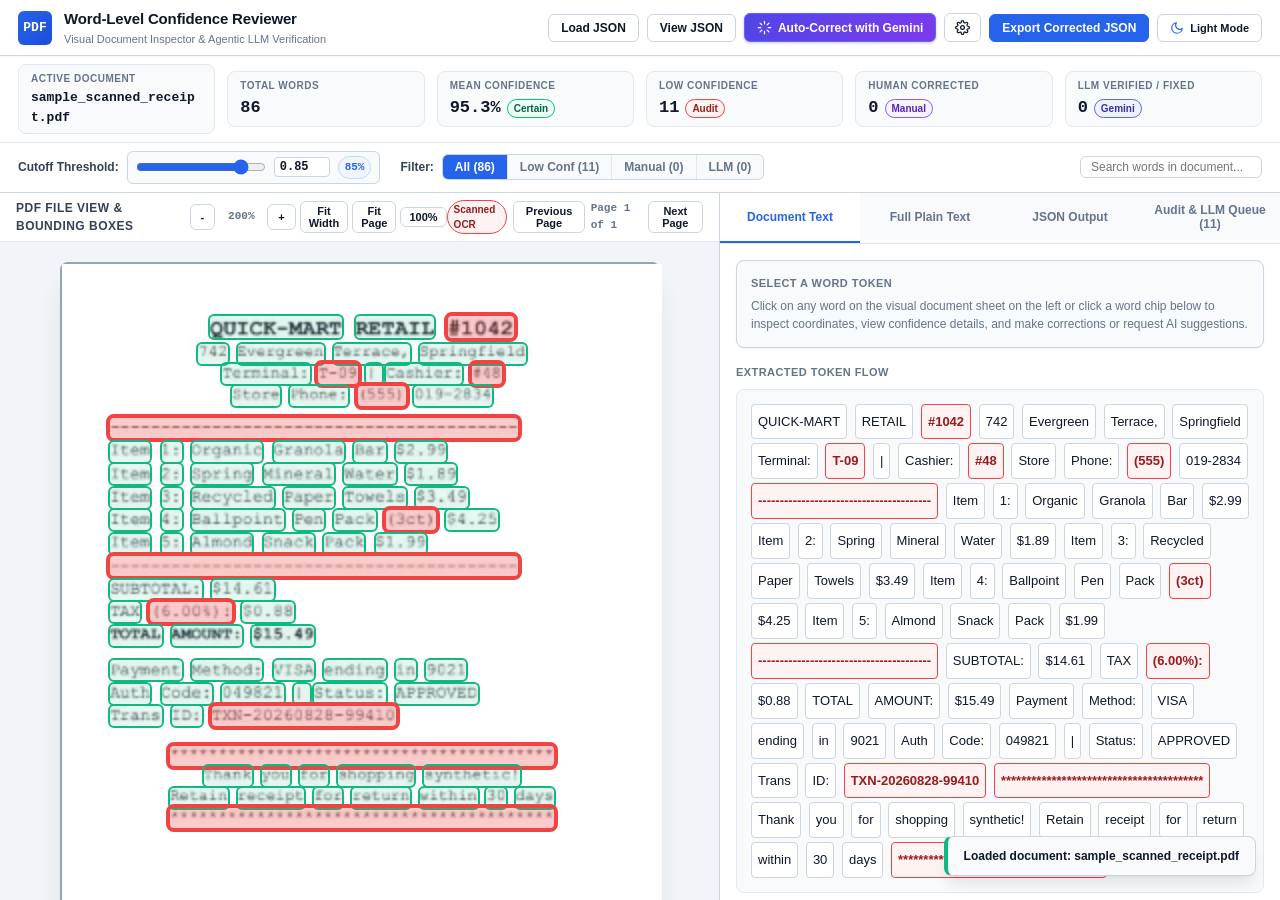
==== commit 3017df6c: "fix: pdf viewer and auto correction" ====
--- a/skills/pdf-extract-confidence/ui/index.html
+++ b/skills/pdf-extract-confidence/ui/index.html
@@ -27,7 +27,7 @@
         View JSON
       </button>
       <button class="btn btn-ai-primary" id="btnAutoCorrectGemini" title="Run Agentic LLM Word Correction on Flagged Tokens">
-        <svg class="ai-sparkle-icon" width="15" height="15" viewBox="0 0 24 24" fill="none" stroke="currentColor" stroke-width="2" stroke-linecap="round" stroke-linejoin="round">
+        <svg class="ai-action-icon" width="15" height="15" viewBox="0 0 24 24" fill="none" stroke="currentColor" stroke-width="2" stroke-linecap="round" stroke-linejoin="round">
           <path d="M12 2v4m0 12v4M4.93 4.93l2.83 2.83m8.48 8.48l2.83 2.83M2 12h4m12 0h4M4.93 19.07l2.83-2.83m8.48-8.48l2.83-2.83"/>
         </svg>
         <span>Auto-Correct with Gemini</span>
@@ -167,7 +167,9 @@
           <button class="btn btn-sm btn-icon" id="zoomOutBtn" title="Zoom Out">-</button>
           <span class="zoom-label" id="zoomLabel">100%</span>
           <button class="btn btn-sm btn-icon" id="zoomInBtn" title="Zoom In">+</button>
-          <button class="btn btn-sm" id="zoomResetBtn">Reset</button>
+          <button class="btn btn-sm" id="btnFitWidth" title="Fit to Pane Width">Fit Width</button>
+          <button class="btn btn-sm" id="btnFitPage" title="Fit Entire Page in View">Fit Page</button>
+          <button class="btn btn-sm" id="zoomResetBtn" title="Reset Zoom to 100%">100%</button>
         </div>
         <div class="page-stepper">
           <span class="kpi-badge info" id="pageModalityBadge">Digital Vector</span>
@@ -178,9 +180,11 @@
       </div>
 
       <div class="canvas-viewport" id="canvasViewport">
-        <div class="pdf-sheet-wrapper" id="sheetWrapper">
-          <canvas id="pdfCanvas" class="pdf-canvas"></canvas>
-          <div class="word-overlay-container" id="overlayContainer"></div>
+        <div class="pdf-viewport-inner" id="viewportInner">
+          <div class="pdf-sheet-wrapper" id="sheetWrapper">
+            <canvas id="pdfCanvas" class="pdf-canvas"></canvas>
+            <div class="word-overlay-container" id="overlayContainer"></div>
+          </div>
         </div>
       </div>
     </section>
@@ -235,7 +239,7 @@
             <button class="btn btn-primary btn-sm" id="applyCorrectionBtn">Apply</button>
             <button class="btn btn-sm" id="approveBtn">Approve</button>
             <button class="btn btn-ai-sm" id="btnAiSuggest" title="Ask Gemini to inspect and suggest correction for this word">
-              <svg class="ai-sparkle-icon" width="13" height="13" viewBox="0 0 24 24" fill="none" stroke="currentColor" stroke-width="2" stroke-linecap="round" stroke-linejoin="round">
+              <svg class="ai-action-icon" width="13" height="13" viewBox="0 0 24 24" fill="none" stroke="currentColor" stroke-width="2" stroke-linecap="round" stroke-linejoin="round">
                 <path d="M12 2v4m0 12v4M4.93 4.93l2.83 2.83m8.48 8.48l2.83 2.83M2 12h4m12 0h4M4.93 19.07l2.83-2.83m8.48-8.48l2.83-2.83"/>
               </svg>
               <span>AI Suggest</span>
@@ -331,7 +335,7 @@
             </p>
           </div>
           <button class="btn btn-ai-sm" id="btnRunAuditAi">
-            <svg class="ai-sparkle-icon" width="13" height="13" viewBox="0 0 24 24" fill="none" stroke="currentColor" stroke-width="2">
+            <svg class="ai-action-icon" width="13" height="13" viewBox="0 0 24 24" fill="none" stroke="currentColor" stroke-width="2">
               <path d="M12 2v4m0 12v4M4.93 4.93l2.83 2.83m8.48 8.48l2.83 2.83M2 12h4m12 0h4"/>
             </svg>
             <span>Run Gemini Review</span>
@@ -456,6 +460,7 @@
     </div>
   </div>
 
+  <script src="latest_data.js"></script>
   <script src="app.js"></script>
 </body>
 </html>
--- a/skills/pdf-extract-confidence/ui/styles.css
+++ b/skills/pdf-extract-confidence/ui/styles.css
@@ -603,11 +603,18 @@
 .canvas-viewport {
   flex: 1;
   overflow: auto;
-  padding: 24px;
+  padding: 20px;
   display: flex;
   justify-content: center;
   align-items: flex-start;
   background-color: var(--bg-app);
+}
+
+.pdf-viewport-inner {
+  position: relative;
+  display: inline-block;
+  margin: 0 auto 24px auto;
+  transition: width var(--transition-fast), height var(--transition-fast);
 }
 
 .pdf-sheet-wrapper {
@@ -616,9 +623,8 @@
   box-shadow: var(--shadow-lg);
   border: 1px solid var(--border-strong);
   border-radius: var(--radius-xs);
-  transform-origin: top center;
+  transform-origin: top left;
   transition: transform var(--transition-fast);
-  margin-bottom: 24px;
 }
 
 .pdf-canvas {
@@ -1130,7 +1136,7 @@
   box-shadow: 0 2px 6px rgba(99, 102, 241, 0.4);
 }
 
-.ai-sparkle-icon {
+.ai-action-icon {
   flex-shrink: 0;
   animation: pulseAiIcon 3s infinite ease-in-out;
 }
